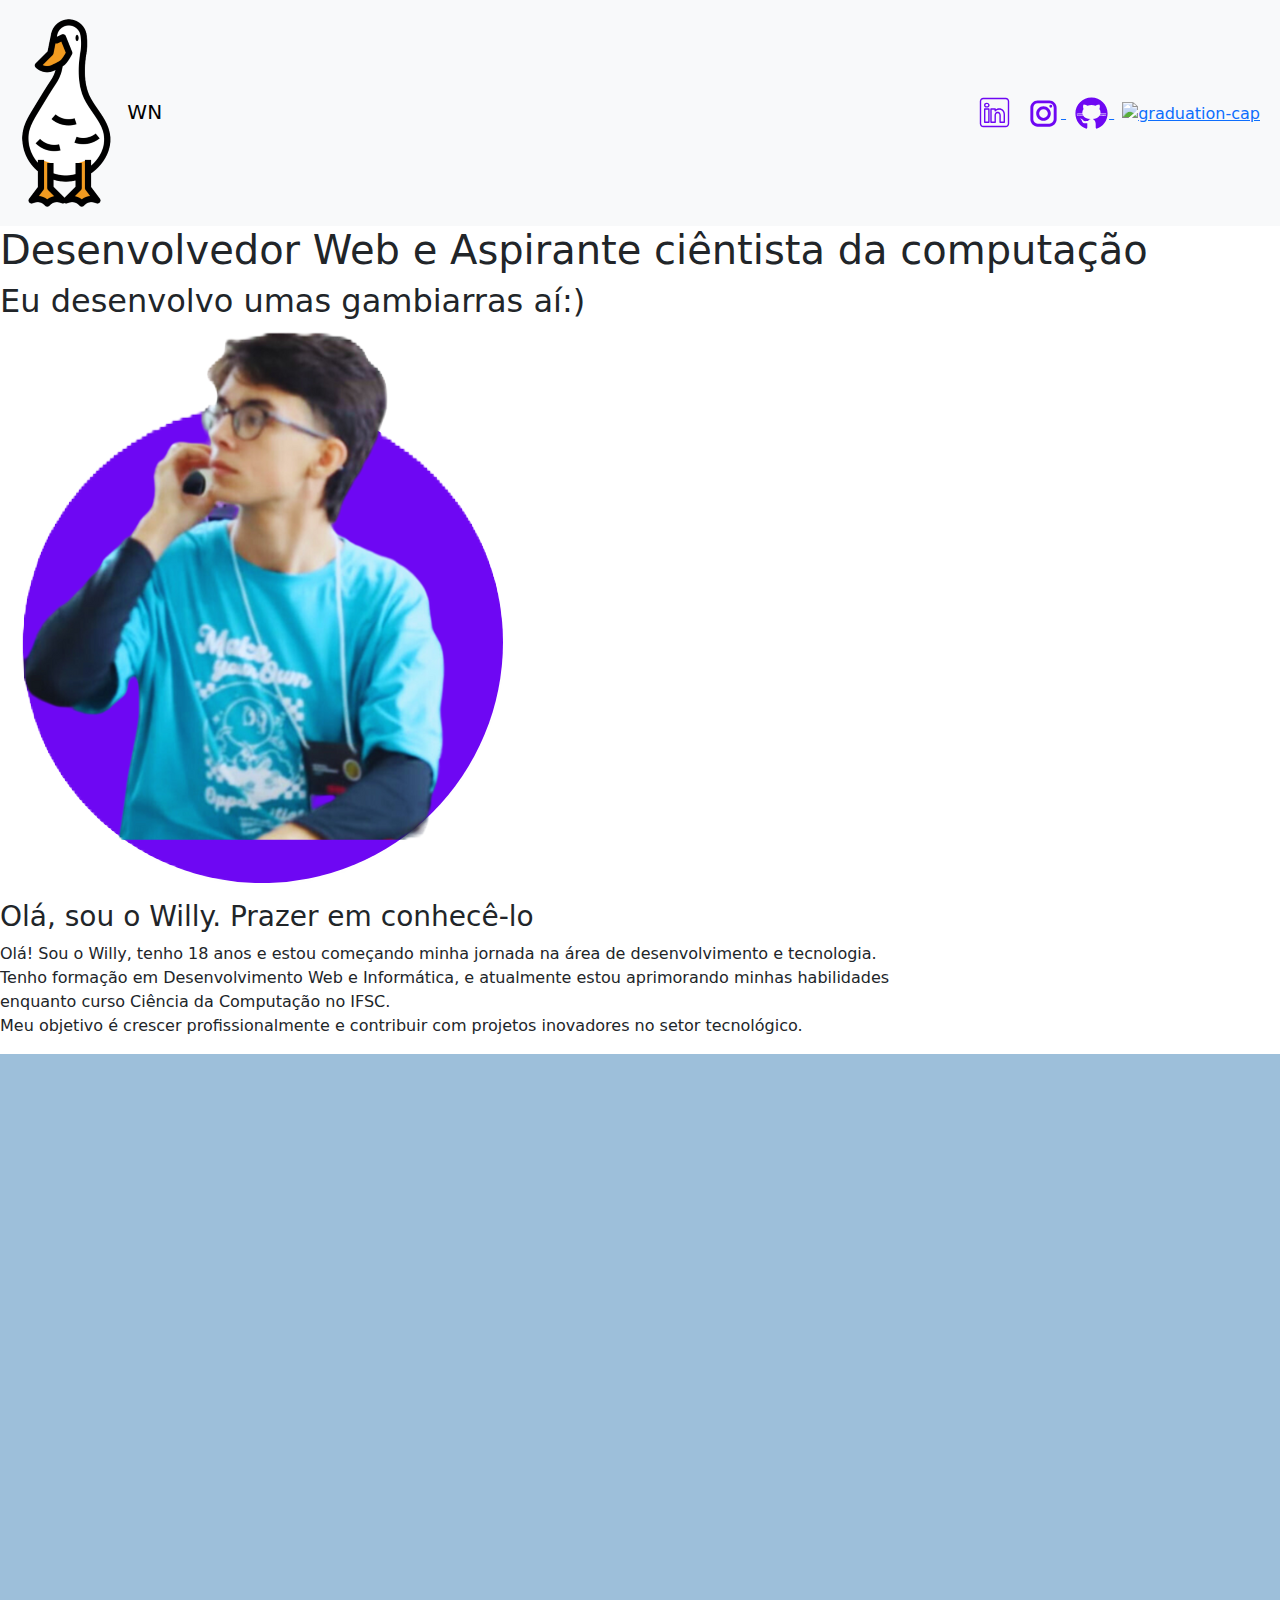
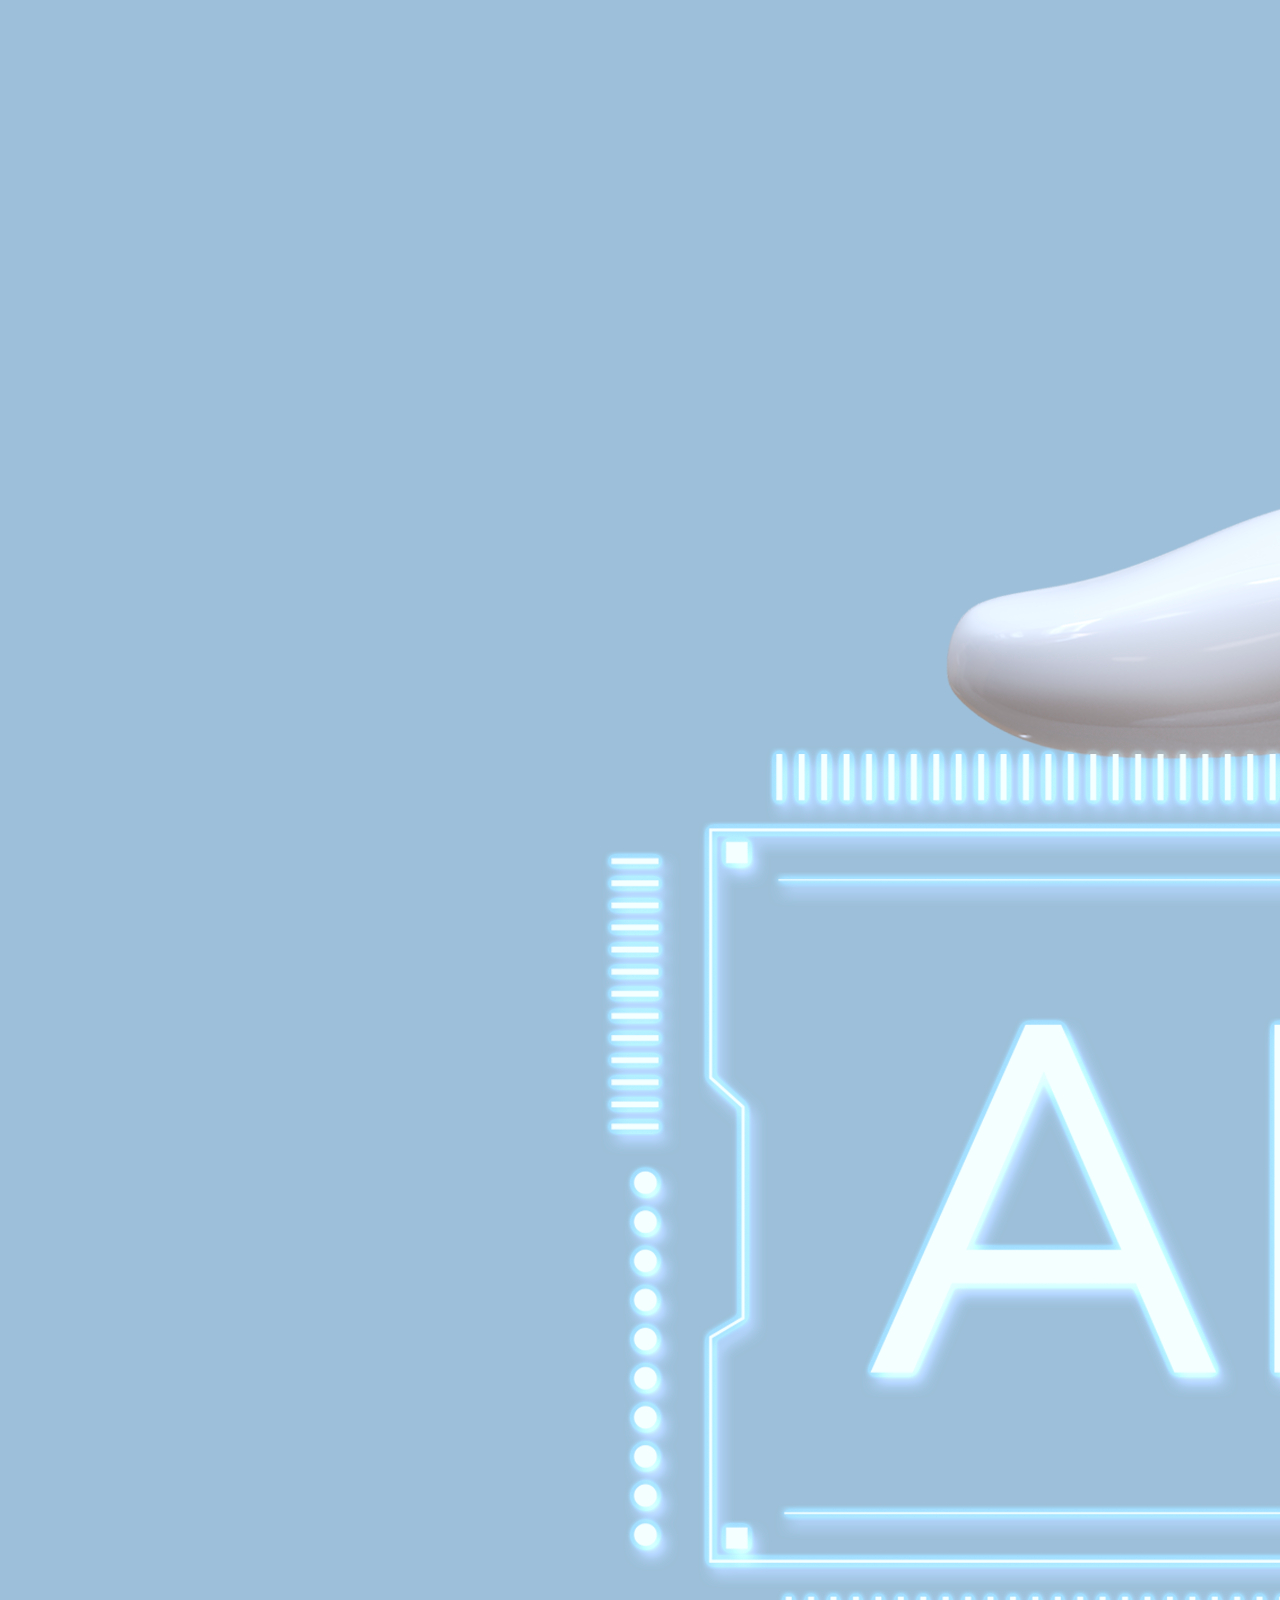
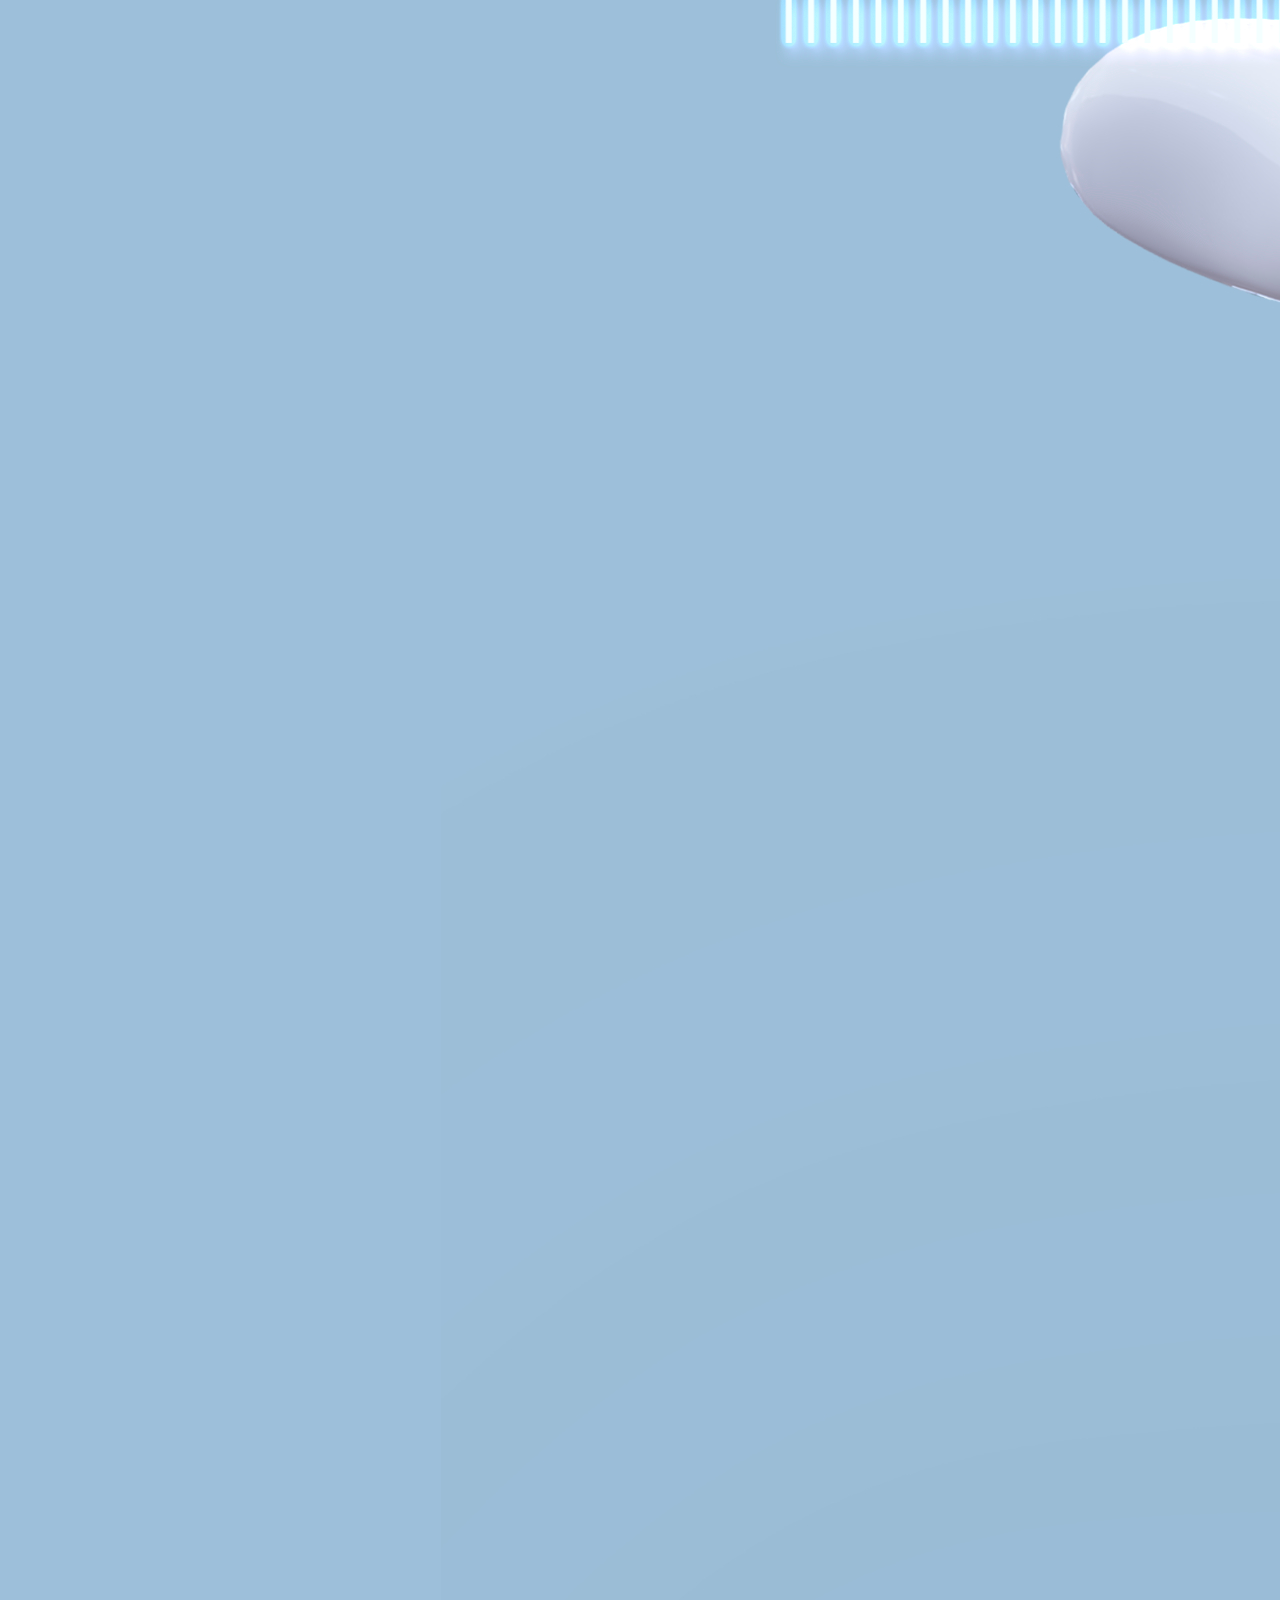
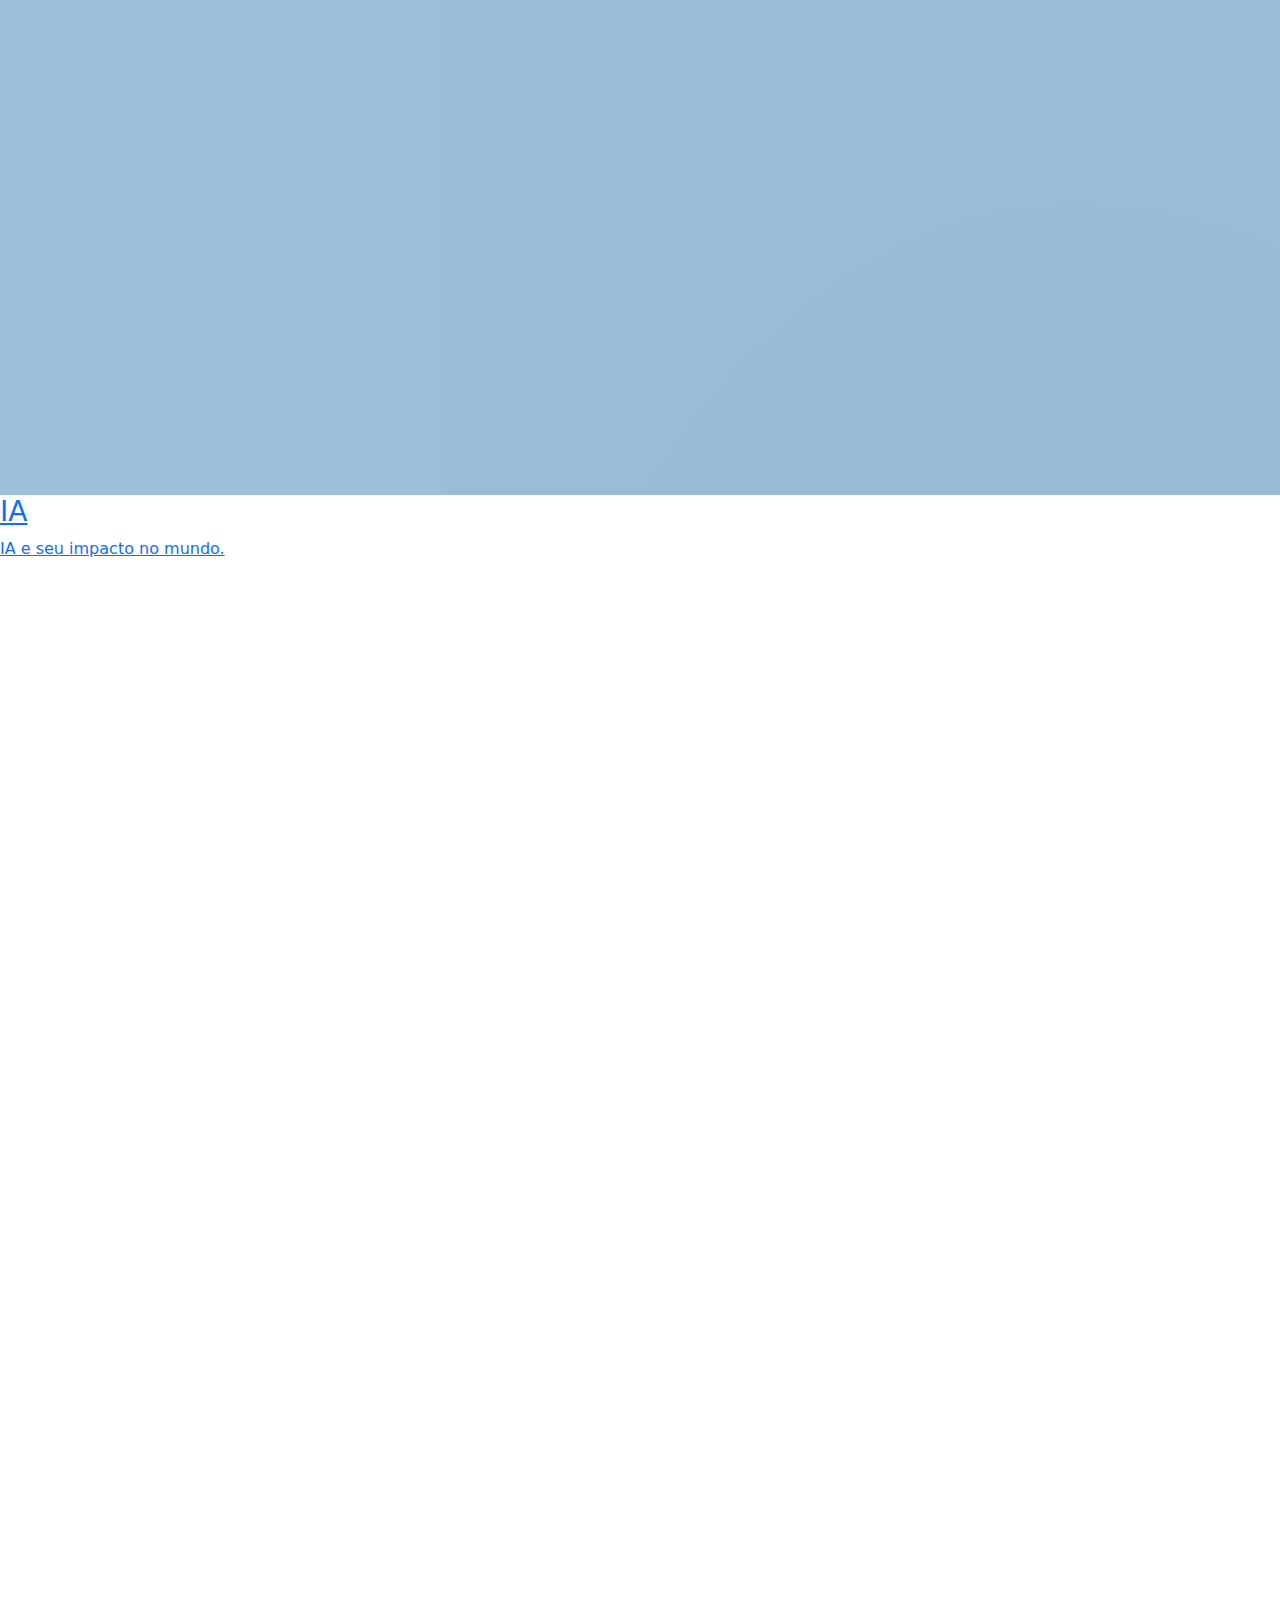
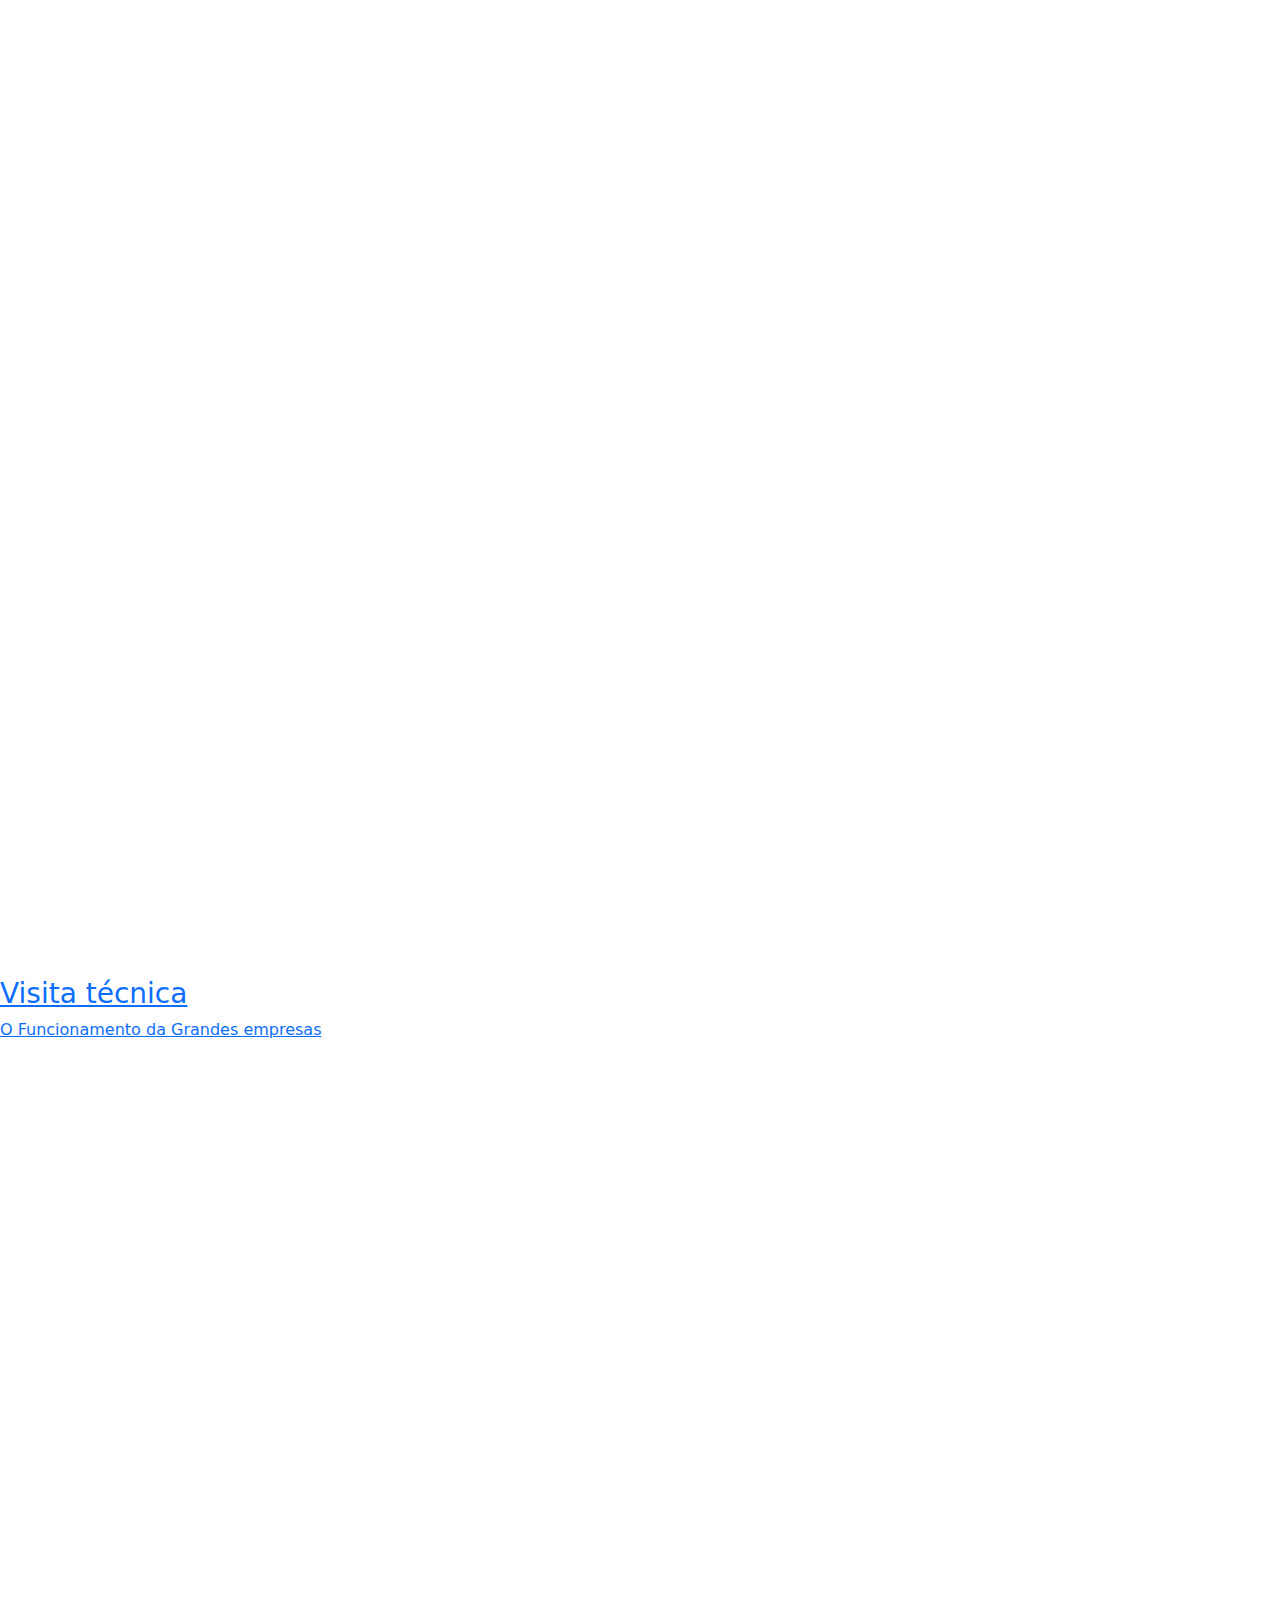
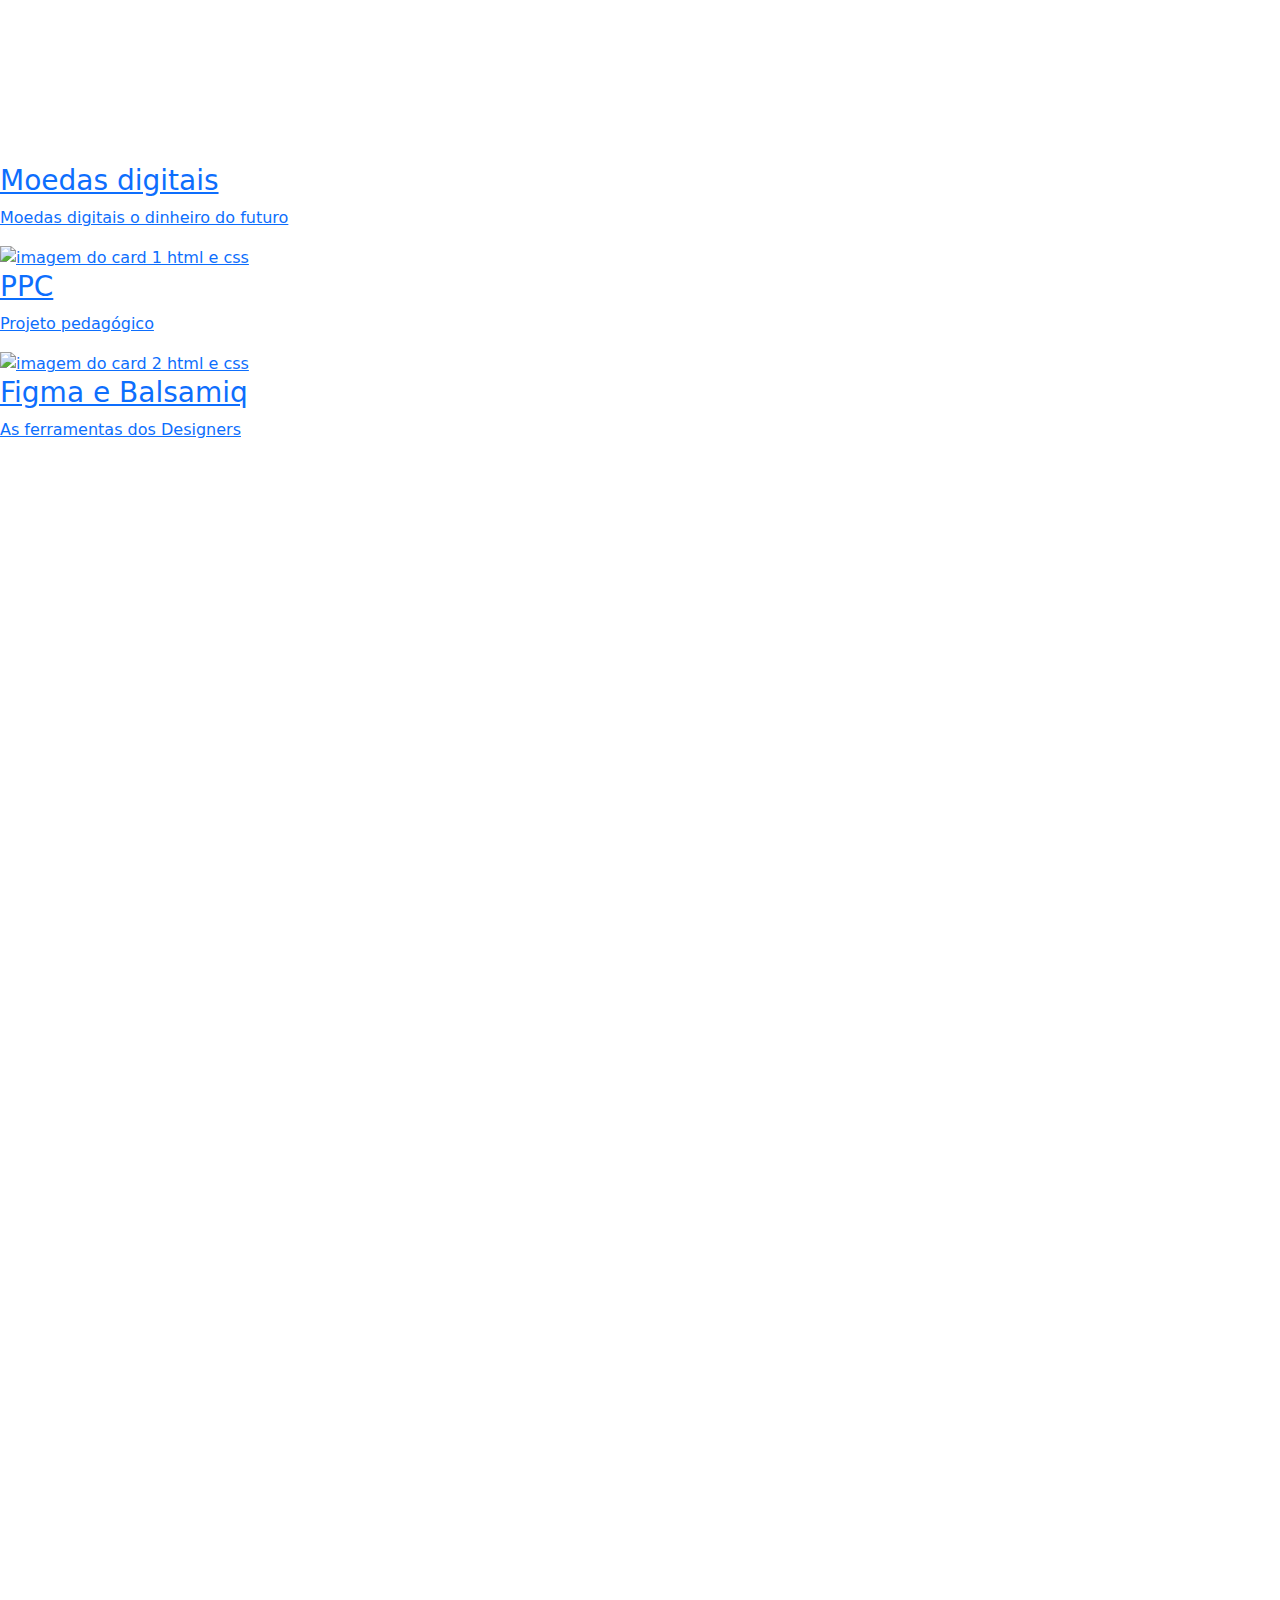
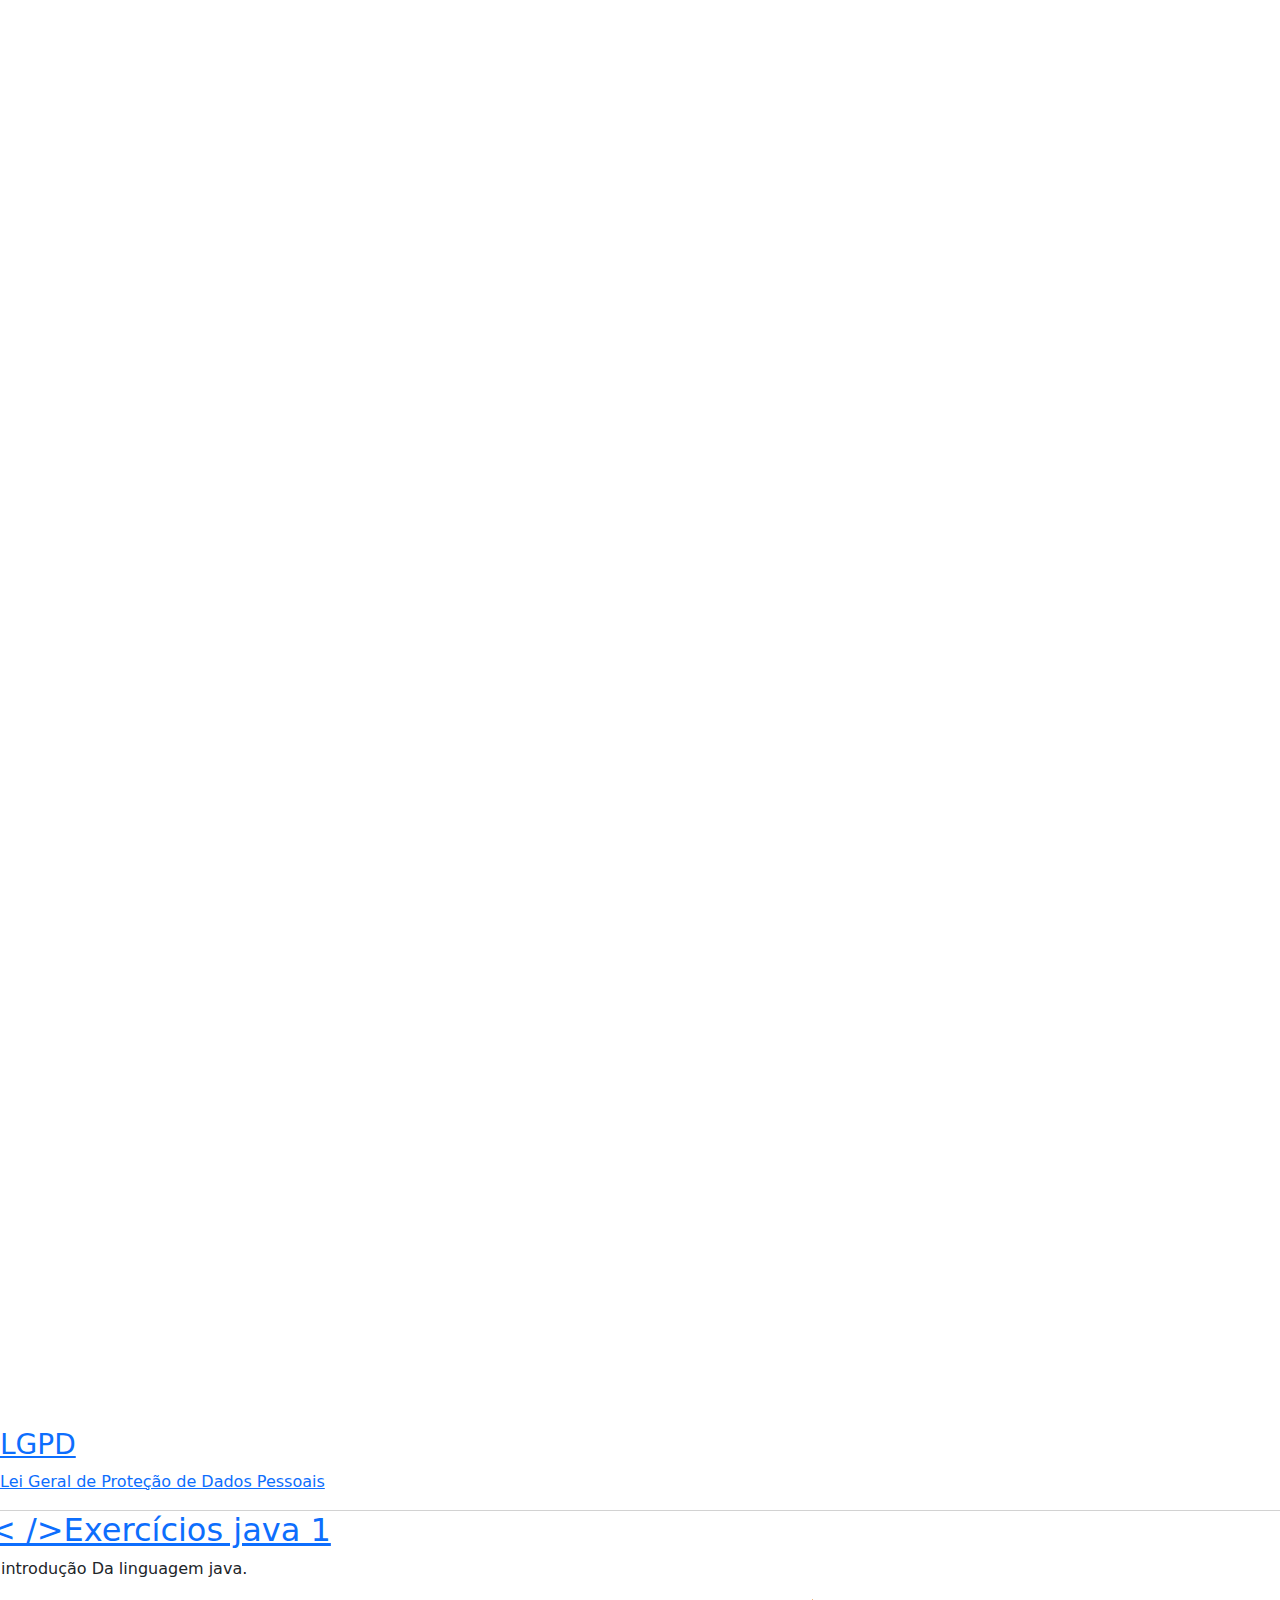
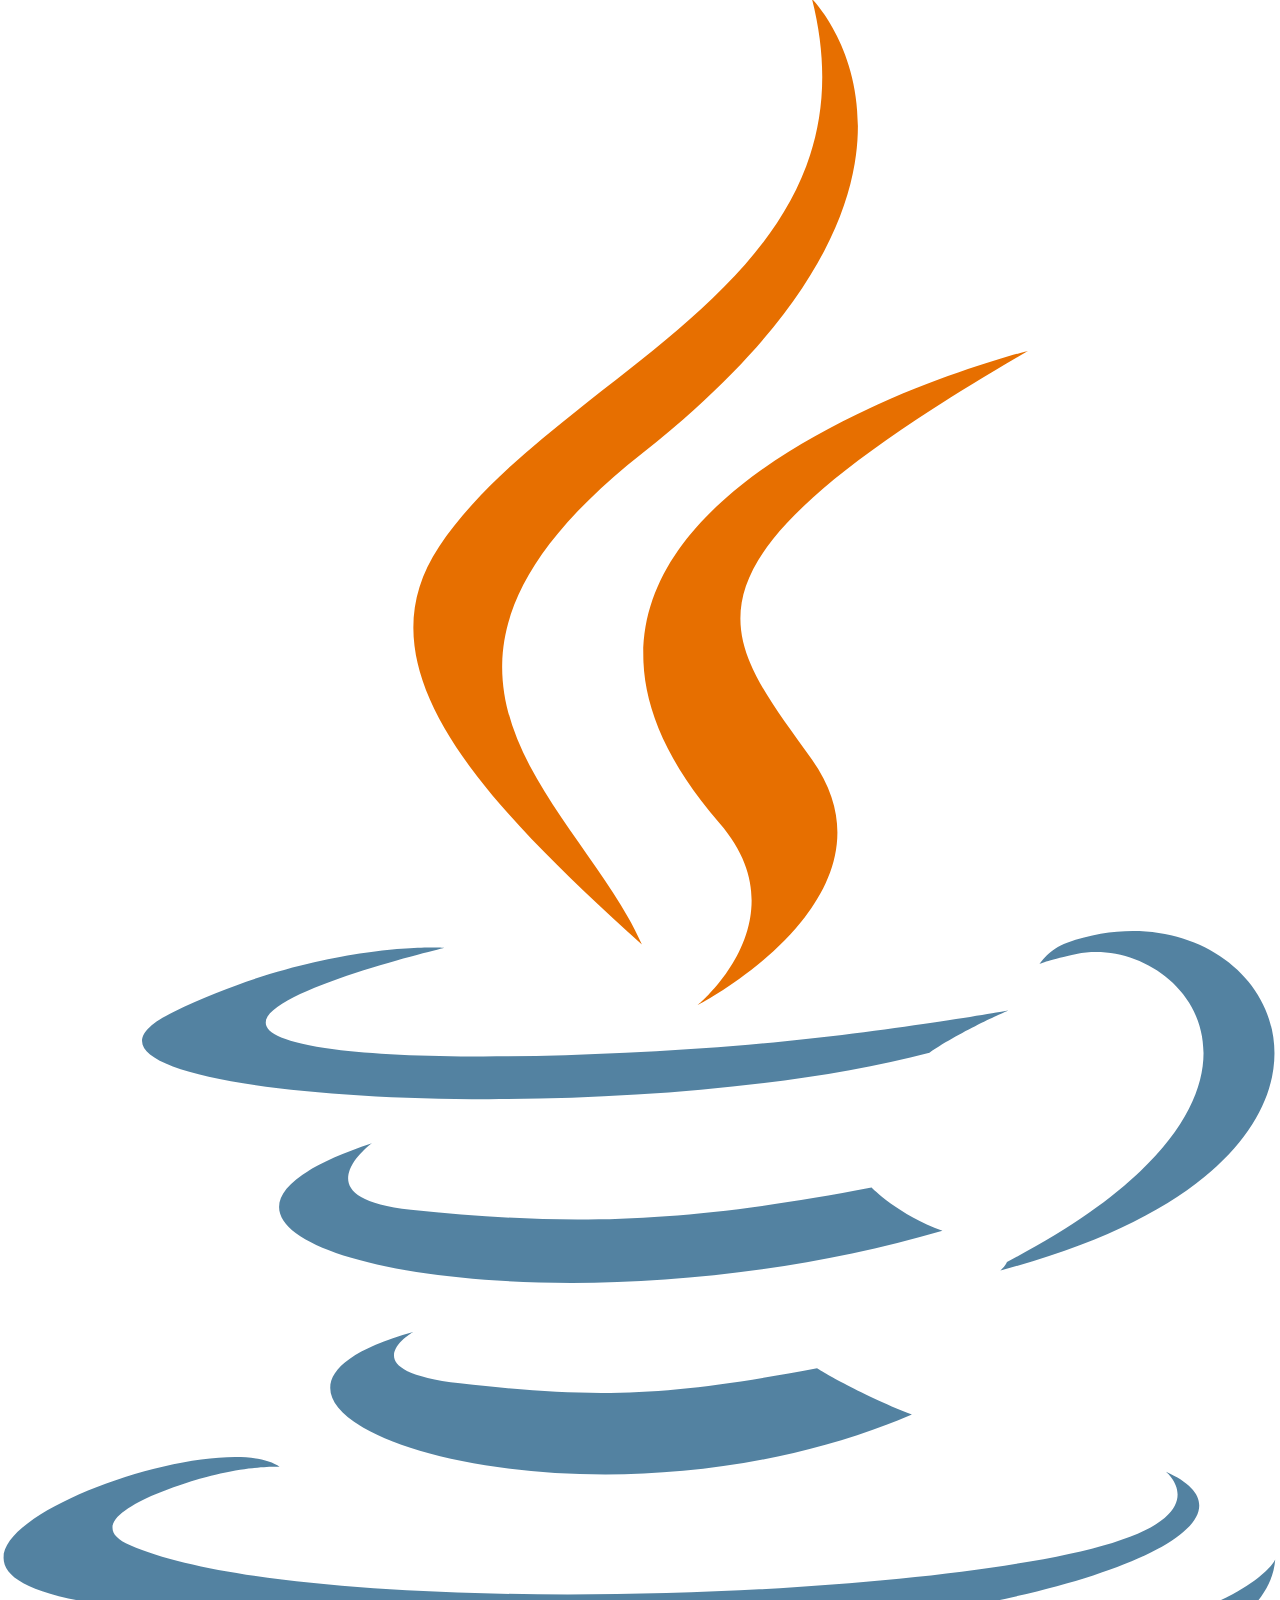
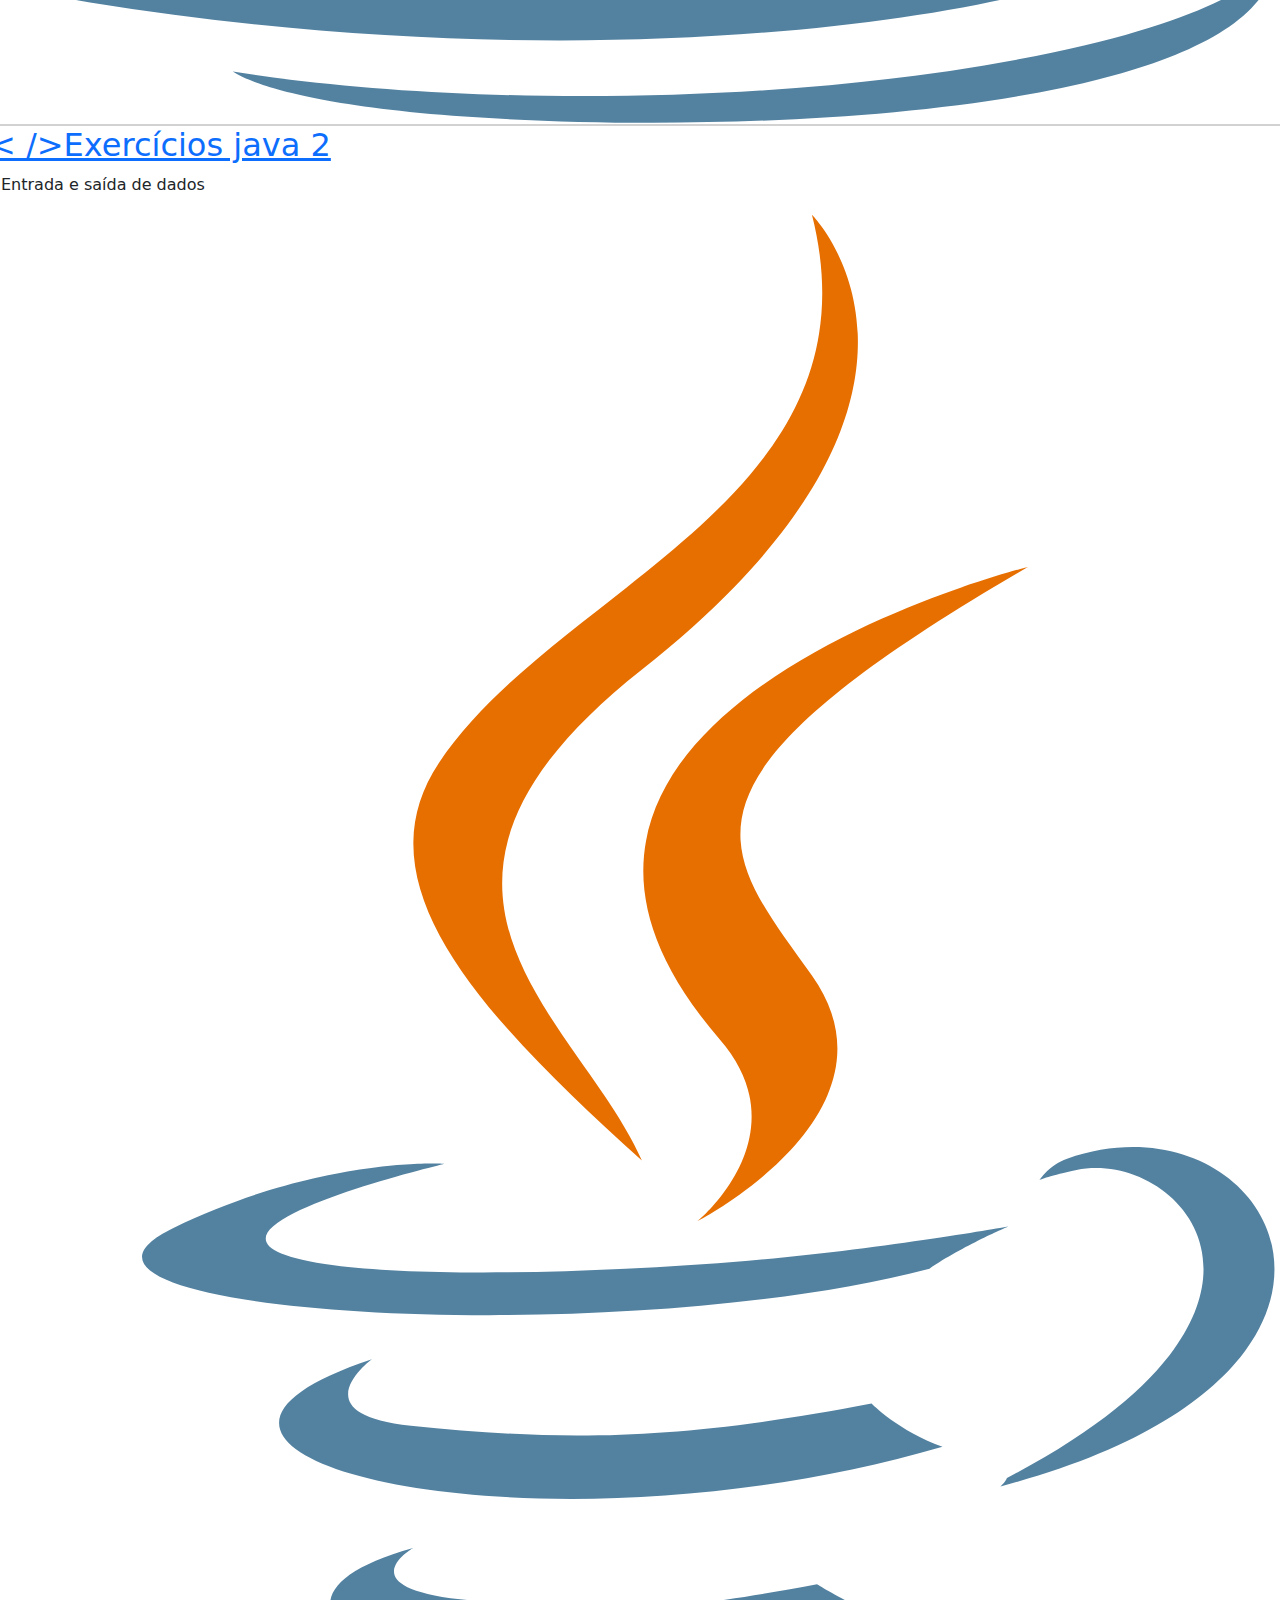
==== index.html @ b0976592 "Add files via upload" ====
<!DOCTYPE html>
<html lang="pt-br">

<head>
    <meta charset="UTF-8">
    <meta name="viewport" content="width=device-width, initial-scale=1.0">
    <title>Computação e Sociedade - IFSC - Câmpus Lages</title>
    <link href="https://cdn.jsdelivr.net/npm/bootstrap@5.3.3/dist/css/bootstrap.min.css" rel="stylesheet"
        integrity="sha384-QWTKZyjpPEjISv5WaRU9OFeRpok6YctnYmDr5pNlyT2bRjXh0JMhjY6hW+ALEwIH" crossorigin="anonymous">
    <script src="https://cdn.jsdelivr.net/npm/bootstrap@5.3.3/dist/js/bootstrap.bundle.min.js"
        integrity="sha384-YvpcrYf0tY3lHB60NNkmXc5s9fDVZLESaAA55NDzOxhy9GkcIdslK1eN7N6jIeHz"
        crossorigin="anonymous"></script>
    <script src="https://cdn.jsdelivr.net/npm/bootstrap@5.2.3/dist/js/bootstrap.bundle.min.js"
        integrity="sha384-kenU1KFdBIe4zVF0s0G1M5b4hcpxyD9F7jL+jjXkk+Q2h455rYXK/7HAuoJl+0I4"
        crossorigin="anonymous"></script>
    <link rel="shortcut icon" href="./favicon.ico" type="image/x-icon">
    <link rel="stylesheet" href="style.min.css">
    <link href="https://fonts.cdnfonts.com/css/eurostile-extended" rel="stylesheet">
</head>
<link href="https://fonts.cdnfonts.com/css/europa-title" rel="stylesheet">

<body>

    <nav class="navbar navbar-light bg-light">
        <div class="container-fluid d-flex justify-content-start">
            <a class="navbar-brand me-4" href="#">
                <img class="icon-navbar" src="img/iconNavbar.png" alt="" class="d-inline-block align-text-top">
                WN
            </a>
            <div class="social ms-auto ms-lg-90 ms-md-90 ms-sm-90">
                <a class="navbar-brand me-2" href="https://www.linkedin.com/in/willy-nelson-pedroso/">
                    <svg xmlns="http://www.w3.org/2000/svg" x="0px" y="0px" width="35" height="35" viewBox="0 0 50 50"
                        style="fill:#6e07f3;">
                        <path
                            d="M 9 4 C 6.2504839 4 4 6.2504839 4 9 L 4 41 C 4 43.749516 6.2504839 46 9 46 L 41 46 C 43.749516 46 46 43.749516 46 41 L 46 9 C 46 6.2504839 43.749516 4 41 4 L 9 4 z M 9 6 L 41 6 C 42.668484 6 44 7.3315161 44 9 L 44 41 C 44 42.668484 42.668484 44 41 44 L 9 44 C 7.3315161 44 6 42.668484 6 41 L 6 9 C 6 7.3315161 7.3315161 6 9 6 z M 14 11.011719 C 12.904779 11.011719 11.919219 11.339079 11.189453 11.953125 C 10.459687 12.567171 10.011719 13.484511 10.011719 14.466797 C 10.011719 16.333977 11.631285 17.789609 13.691406 17.933594 A 0.98809878 0.98809878 0 0 0 13.695312 17.935547 A 0.98809878 0.98809878 0 0 0 14 17.988281 C 16.27301 17.988281 17.988281 16.396083 17.988281 14.466797 A 0.98809878 0.98809878 0 0 0 17.986328 14.414062 C 17.884577 12.513831 16.190443 11.011719 14 11.011719 z M 14 12.988281 C 15.392231 12.988281 15.94197 13.610038 16.001953 14.492188 C 15.989803 15.348434 15.460091 16.011719 14 16.011719 C 12.614594 16.011719 11.988281 15.302225 11.988281 14.466797 C 11.988281 14.049083 12.140703 13.734298 12.460938 13.464844 C 12.78117 13.19539 13.295221 12.988281 14 12.988281 z M 11 19 A 1.0001 1.0001 0 0 0 10 20 L 10 39 A 1.0001 1.0001 0 0 0 11 40 L 17 40 A 1.0001 1.0001 0 0 0 18 39 L 18 33.134766 L 18 20 A 1.0001 1.0001 0 0 0 17 19 L 11 19 z M 20 19 A 1.0001 1.0001 0 0 0 19 20 L 19 39 A 1.0001 1.0001 0 0 0 20 40 L 26 40 A 1.0001 1.0001 0 0 0 27 39 L 27 29 C 27 28.170333 27.226394 27.345035 27.625 26.804688 C 28.023606 26.264339 28.526466 25.940057 29.482422 25.957031 C 30.468166 25.973981 30.989999 26.311669 31.384766 26.841797 C 31.779532 27.371924 32 28.166667 32 29 L 32 39 A 1.0001 1.0001 0 0 0 33 40 L 39 40 A 1.0001 1.0001 0 0 0 40 39 L 40 28.261719 C 40 25.300181 39.122788 22.95433 37.619141 21.367188 C 36.115493 19.780044 34.024172 19 31.8125 19 C 29.710483 19 28.110853 19.704889 27 20.423828 L 27 20 A 1.0001 1.0001 0 0 0 26 19 L 20 19 z M 12 21 L 16 21 L 16 33.134766 L 16 38 L 12 38 L 12 21 z M 21 21 L 25 21 L 25 22.560547 A 1.0001 1.0001 0 0 0 26.798828 23.162109 C 26.798828 23.162109 28.369194 21 31.8125 21 C 33.565828 21 35.069366 21.582581 36.167969 22.742188 C 37.266572 23.901794 38 25.688257 38 28.261719 L 38 38 L 34 38 L 34 29 C 34 27.833333 33.720468 26.627107 32.990234 25.646484 C 32.260001 24.665862 31.031834 23.983076 29.517578 23.957031 C 27.995534 23.930001 26.747519 24.626988 26.015625 25.619141 C 25.283731 26.611293 25 27.829667 25 29 L 25 38 L 21 38 L 21 21 z">
                        </path>
                    </svg>
                </a>
                <a class="me-2" href="https://www.instagram.com/_willy_n/">
                    <svg xmlns="http://www.w3.org/2000/svg" x="0px" y="0px" width="35" height="35" viewBox="0 0 24 24"
                        style="fill:#6e07f3;">
                        <path
                            d="M 8 3 C 5.243 3 3 5.243 3 8 L 3 16 C 3 18.757 5.243 21 8 21 L 16 21 C 18.757 21 21 18.757 21 16 L 21 8 C 21 5.243 18.757 3 16 3 L 8 3 z M 8 5 L 16 5 C 17.654 5 19 6.346 19 8 L 19 16 C 19 17.654 17.654 19 16 19 L 8 19 C 6.346 19 5 17.654 5 16 L 5 8 C 5 6.346 6.346 5 8 5 z M 17 6 A 1 1 0 0 0 16 7 A 1 1 0 0 0 17 8 A 1 1 0 0 0 18 7 A 1 1 0 0 0 17 6 z M 12 7 C 9.243 7 7 9.243 7 12 C 7 14.757 9.243 17 12 17 C 14.757 17 17 14.757 17 12 C 17 9.243 14.757 7 12 7 z M 12 9 C 13.654 9 15 10.346 15 12 C 15 13.654 13.654 15 12 15 C 10.346 15 9 13.654 9 12 C 9 10.346 10.346 9 12 9 z">
                        </path>
                    </svg>
                </a>
                <a class="me-2" href="https://github.com/Willy-Nelson2">
                    <svg xmlns="http://www.w3.org/2000/svg" x="0px" y="0px" width="35" height="35" viewBox="0 0 50 50"
                        style="fill:#6e07f3;">
                        <path
                            d="M17.791,46.836C18.502,46.53,19,45.823,19,45v-5.4c0-0.197,0.016-0.402,0.041-0.61C19.027,38.994,19.014,38.997,19,39 c0,0-3,0-3.6,0c-1.5,0-2.8-0.6-3.4-1.8c-0.7-1.3-1-3.5-2.8-4.7C8.9,32.3,9.1,32,9.7,32c0.6,0.1,1.9,0.9,2.7,2c0.9,1.1,1.8,2,3.4,2 c2.487,0,3.82-0.125,4.622-0.555C21.356,34.056,22.649,33,24,33v-0.025c-5.668-0.182-9.289-2.066-10.975-4.975 c-3.665,0.042-6.856,0.405-8.677,0.707c-0.058-0.327-0.108-0.656-0.151-0.987c1.797-0.296,4.843-0.647,8.345-0.714 c-0.112-0.276-0.209-0.559-0.291-0.849c-3.511-0.178-6.541-0.039-8.187,0.097c-0.02-0.332-0.047-0.663-0.051-0.999 c1.649-0.135,4.597-0.27,8.018-0.111c-0.079-0.5-0.13-1.011-0.13-1.543c0-1.7,0.6-3.5,1.7-5c-0.5-1.7-1.2-5.3,0.2-6.6 c2.7,0,4.6,1.3,5.5,2.1C21,13.4,22.9,13,25,13s4,0.4,5.6,1.1c0.9-0.8,2.8-2.1,5.5-2.1c1.5,1.4,0.7,5,0.2,6.6c1.1,1.5,1.7,3.2,1.6,5 c0,0.484-0.045,0.951-0.11,1.409c3.499-0.172,6.527-0.034,8.204,0.102c-0.002,0.337-0.033,0.666-0.051,0.999 c-1.671-0.138-4.775-0.28-8.359-0.089c-0.089,0.336-0.197,0.663-0.325,0.98c3.546,0.046,6.665,0.389,8.548,0.689 c-0.043,0.332-0.093,0.661-0.151,0.987c-1.912-0.306-5.171-0.664-8.879-0.682C35.112,30.873,31.557,32.75,26,32.969V33 c2.6,0,5,3.9,5,6.6V45c0,0.823,0.498,1.53,1.209,1.836C41.37,43.804,48,35.164,48,25C48,12.318,37.683,2,25,2S2,12.318,2,25 C2,35.164,8.63,43.804,17.791,46.836z">
                        </path>
                    </svg>
                </a>
                <a class="me-2" href="Pagina-IA/">
                    <img width="45" height="45" src="https://img.icons8.com/metro/52/6e07f3/graduation-cap.png"
                        alt="graduation-cap" />
                </a>
            </div>
        </div>
    </nav>


    <section class="section-1">
        <div class="title">
            <h1>Desenvolvedor Web e Aspirante ciêntista da computação</h1>
            <h2>Eu desenvolvo umas gambiarras aí:)</h2>
        </div>
        <img class="img-perfil" src="img/perfil1.png" alt="">
    </section>
    <!-- <img src="garnet.png" alt="" class="floating-img"> -->
    <section class="section-2">
        <h3>Olá, sou o Willy. Prazer em conhecê-lo</h3>
        <p>Olá! Sou o Willy, tenho 18 anos e estou começando minha jornada na área de desenvolvimento e tecnologia.
            <br>
            Tenho formação em Desenvolvimento Web e Informática, e atualmente estou aprimorando minhas habilidades
            <br>
            enquanto curso Ciência da Computação no IFSC. <br>
            Meu objetivo é crescer profissionalmente e contribuir com
            projetos inovadores no setor tecnológico.
        </p>
    </section>


    <div class="secao4" id="sobre">
        <div class="secao4-div">
            <!-- Card 1 -->
            <a href="./Pagina-IA/" class="secao4-div-card">
                <img decoding="async" src="img/cards/IA.jpg" alt="imagem do card 1 html e css">
                <h3>IA</h3>
                <p>IA e seu impacto no mundo.</p>
            </a>

            <!-- Card 2 -->
            <a href="./Pagina-VisitaTecnica/" class="secao4-div-card">
                <img decoding="async" src="img/cards/visita.jpg" alt="imagem do card 2 html e css">
                <h3>Visita técnica</h3>
                <p>O Funcionamento da Grandes empresas</p>
            </a>

            <!-- Card 3 -->
            <a href="./Pagina-MoedasDigitais/" class="secao4-div-card">
                <img decoding="async" src="img/cards/bitcoin.jpg" alt="imagem do card 3 html e css">
                <h3>Moedas digitais</h3>
                <p>Moedas digitais o dinheiro do futuro</p>
            </a>

            <!-- Card 1 -->
            <a href="./Pagina-PPC/" class="secao4-div-card">
                <img decoding="async" src="img/cards/ppc.jpg" alt="imagem do card 1 html e css">
                <h3>PPC</h3>
                <p>Projeto pedagógico</p>
            </a>

            <!-- Card 2 -->
            <a href="./Pagina-PrototipacaoInterfaces/" class="secao4-div-card">
                <img decoding="async" src="img/cards/Figma.jpg" alt="imagem do card 2 html e css">
                <h3>Figma e Balsamiq</h3>
                <p>As ferramentas dos Designers</p>
            </a>

            <!-- Card 3 -->
            <a href="./Pagina-LGPD/" class="secao4-div-card">
                <img decoding="async" src="img/cards/lgpd.jpg" alt="imagem do card 3 html e css">
                <h3>LGPD</h3>
                <p>Lei Geral de Proteção de Dados Pessoais</p>
            </a>
        </div>
    </div>

    <section class="section-2 parallax">

        <div class="row">

            <div class="card purple">
                <h2>
                    <a href="./Pagina-Lista1/" class="row">
                        < />Exercícios java 1
                    </a>
                </h2>
                <p>introdução Da linguagem java.</p>
                <img class="image" src="img/cards/java-seeklogo.svg" alt="" />

            </div>


            <div class="card purple">

                <h2>
                    <a href="./Pagina-Lista2/" class="row">
                        < />Exercícios java 2
                    </a>
                </h2>
                <p>Entrada e saída de dados</p>
                <img class="image" src="img/cards/java-seeklogo.svg" alt="" />

            </div>

            <div class="card purple">
                <h2>
                    <a href="./Pagina-Lista3/" class="row">
                        < />Exercícios java 3
                    </a>
                </h2>
                <p>Estruturas de condição IF e ELSE</p>
                <img class="image" src="img/cards/java-seeklogo.svg" alt="" />
            </div>

            <div class="card purple">

                <h2>
                    <a href="./Pagina-Lista4/" class="row">
                        < />Exercícios java 4
                    </a>
                </h2>
                <p>Estruturas de condição Switch Case</p>
                <img class="image" src="img/cards/java-seeklogo.svg" alt="" />

            </div>


            <div class="card purple">

                <h2>
                    <a href="./Pagina-Lista1/" class="row">
                        < />Exercícios java 5
                    </a>
                </h2>
                <p>Estruturas de repetição FOR e WHILE</p>
                <img class="image" src="img/cards/java-seeklogo.svg" alt="" />

            </div>


        </div>
    </section>

    <section class="section-1"> </section>
    <footer>
        <div class="container">
            <div class="contact-info">
                <h2>Entre em Contato</h2>
                <p>Veja nossa localização:</p>
                <div class="map-container">
                    <iframe
                        src="https://www.google.com/maps/embed?pb=!1m18!1m12!1m3!1d3528.04483704588!2d-50.34614238485918!3d-27.839157482737505!2m3!1f0!2f0!3f0!3m2!1i1024!2i768!4f13.1!3m3!1m2!1s0x94e01f63cc3c1555%3A0x8394abd89c989fba!2sR.%20Pedro%20Borges%20-%20Santa%20Catarina%2C%20Lages%20-%20SC%2C%2088512-347!5e0!3m2!1spt-BR!2sbr!4v1670205026006!5m2!1spt-BR!2sbr"
                        width="100%" height="100%" style="border:0;" allowfullscreen="" loading="lazy"></iframe>
                </div>
            </div>

            <form action="https://formsubmit.co/willynelson5066@gmail.com" method="POST" class="contact-form">
                <h2>Entre em Contato</h2>
                <label for="name">Nome:</label>
                <input type="text" id="name" name="name" placeholder="Seu nome" required>

                <label for="email">E-mail:</label>
                <input type="email" id="email" name="email" placeholder="Seu e-mail" required>

                <label for="message">Mensagem:</label>
                <textarea id="message" name="message" rows="4" placeholder="Sua mensagem" required></textarea>

                <input type="hidden" name="_captcha" value="false">
                <input type="hidden" name="_next" value="http://seusite.com/obrigado.html">

                <button type="submit">Enviar</button>
            </form>
        </div>
    </footer>



    </div>
</body>

</html>
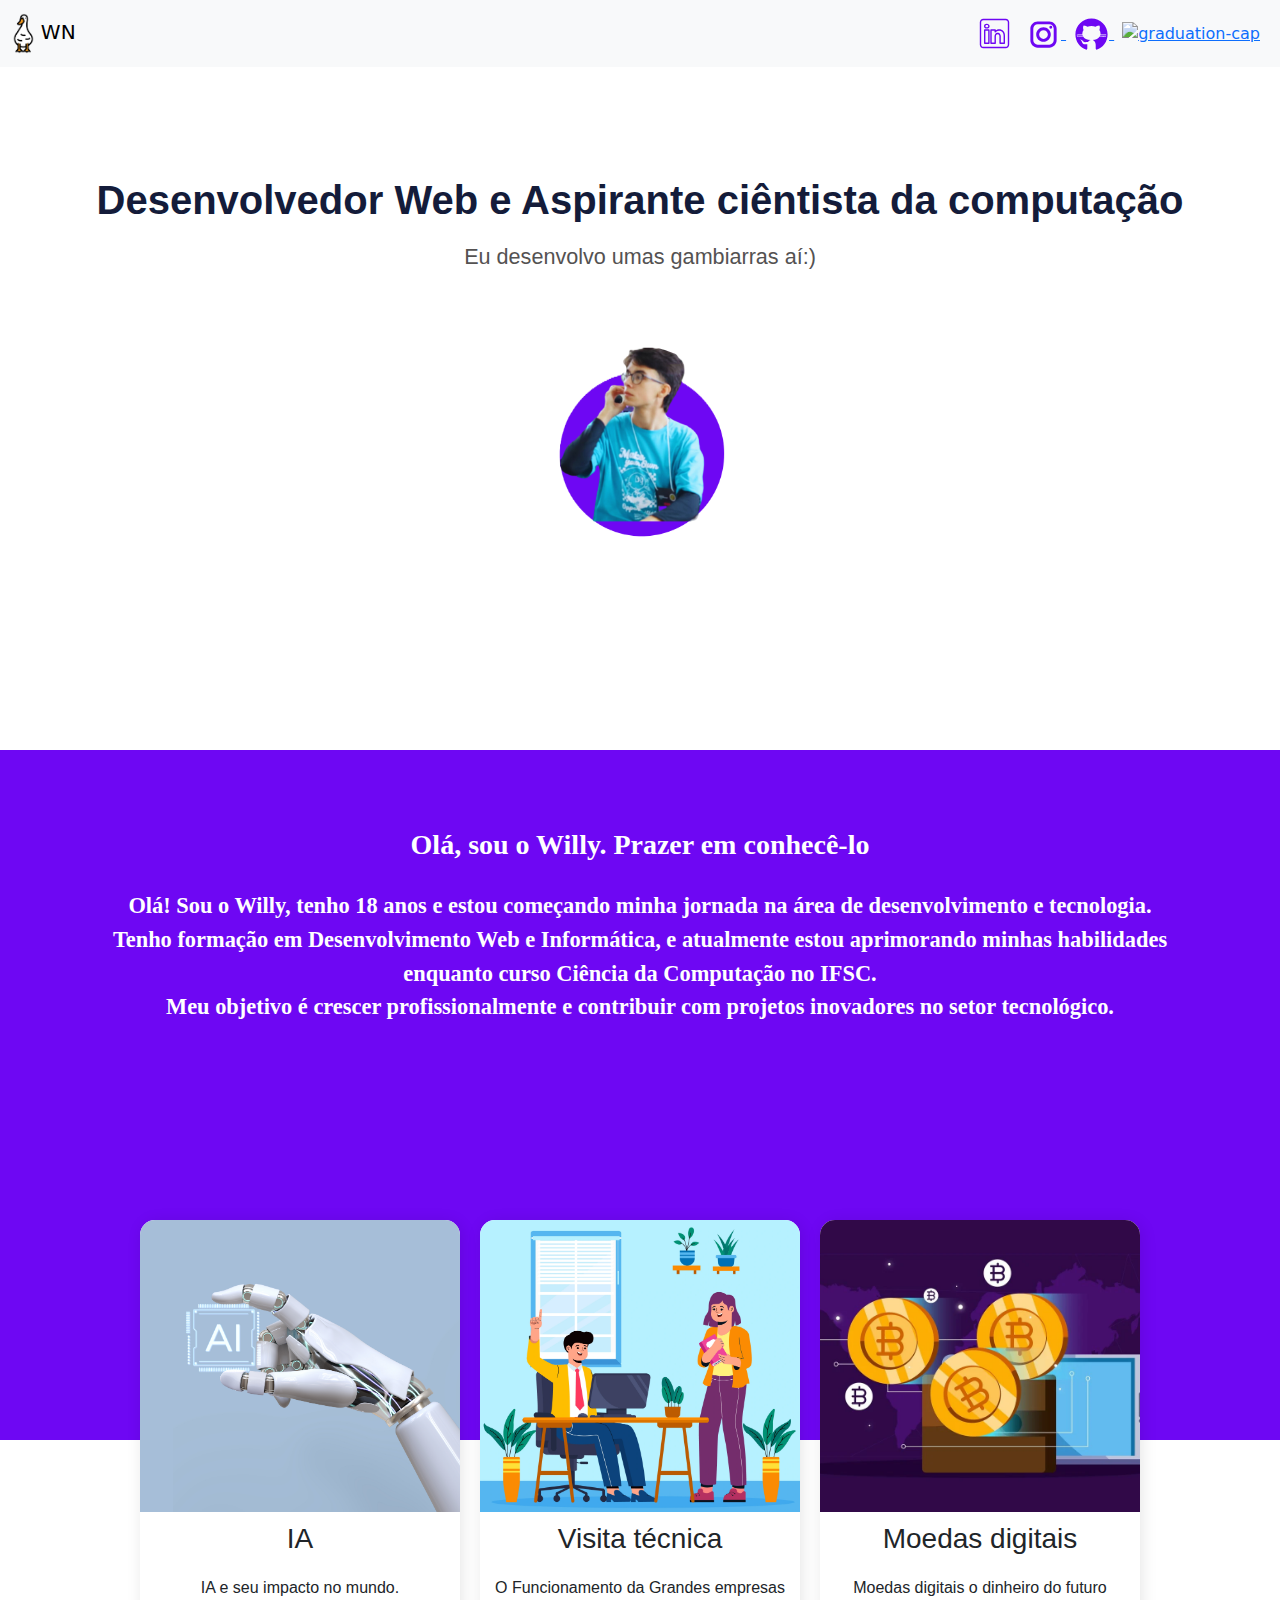
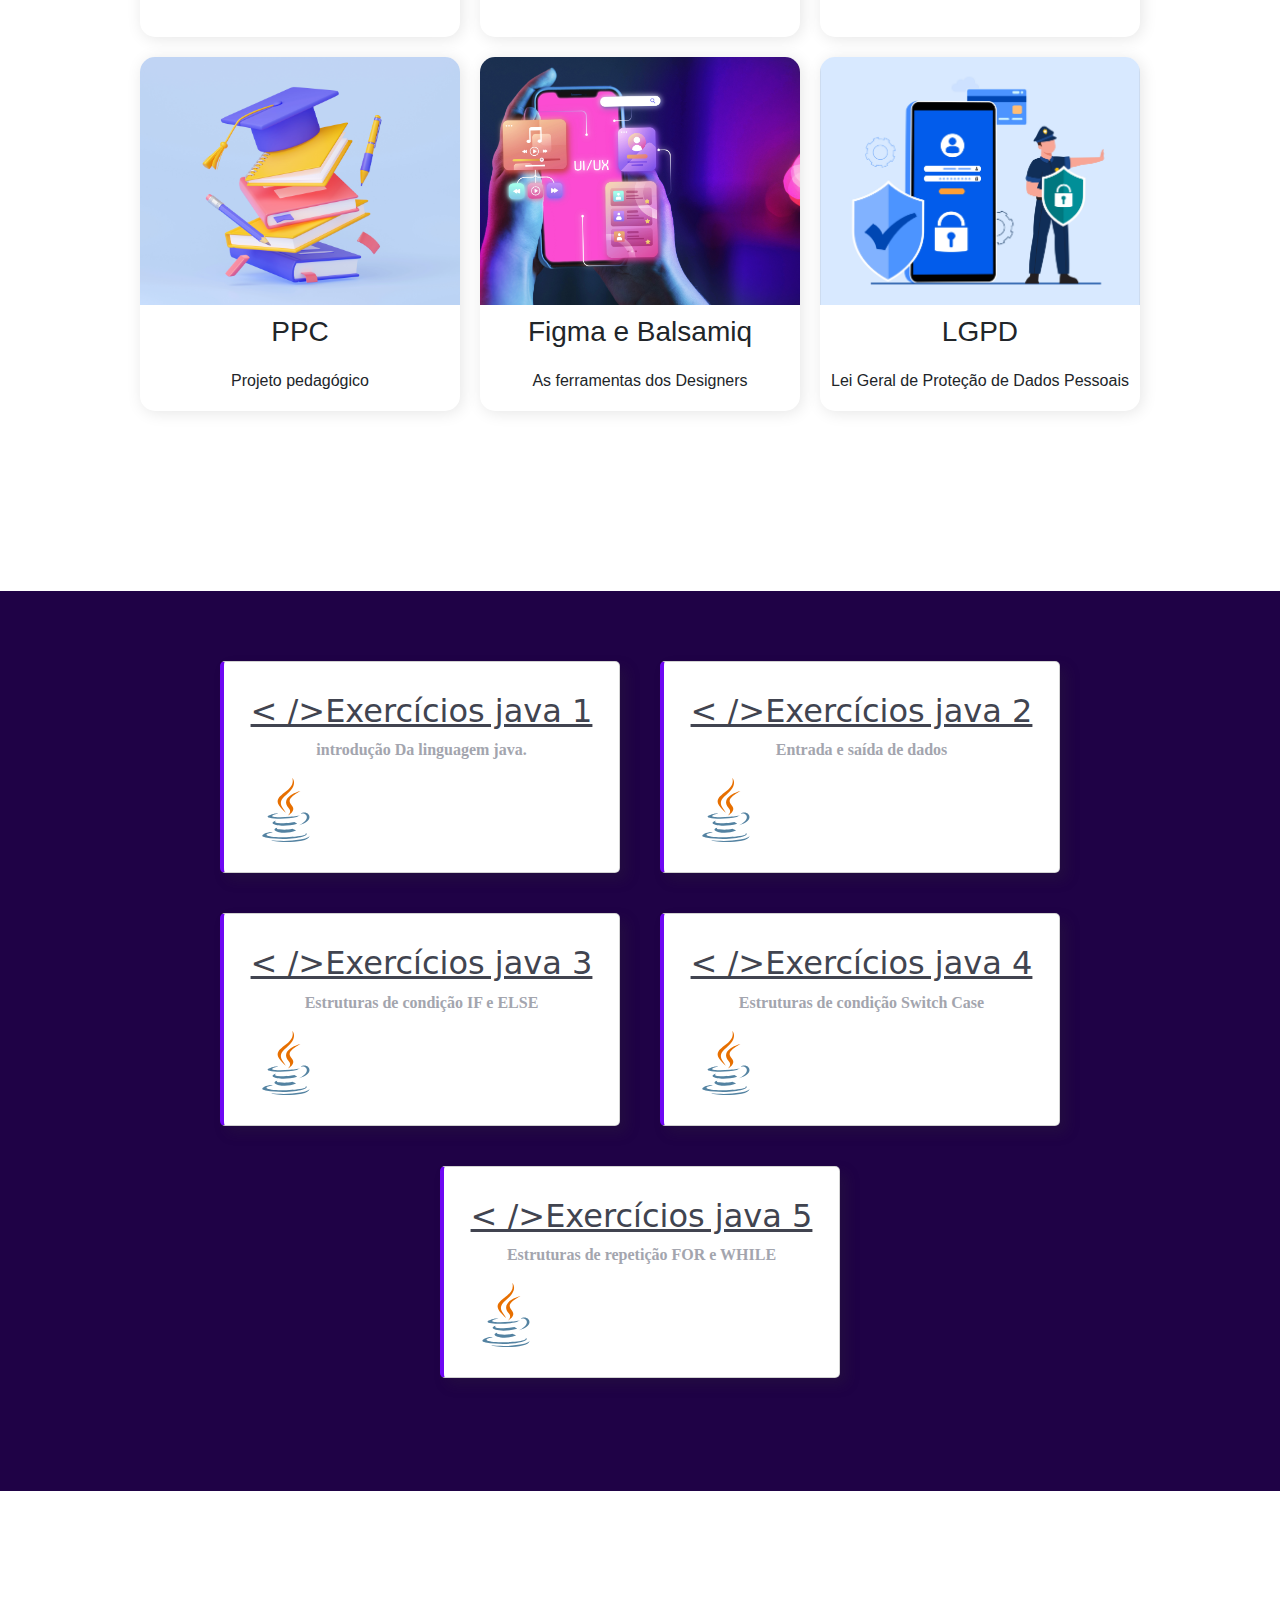
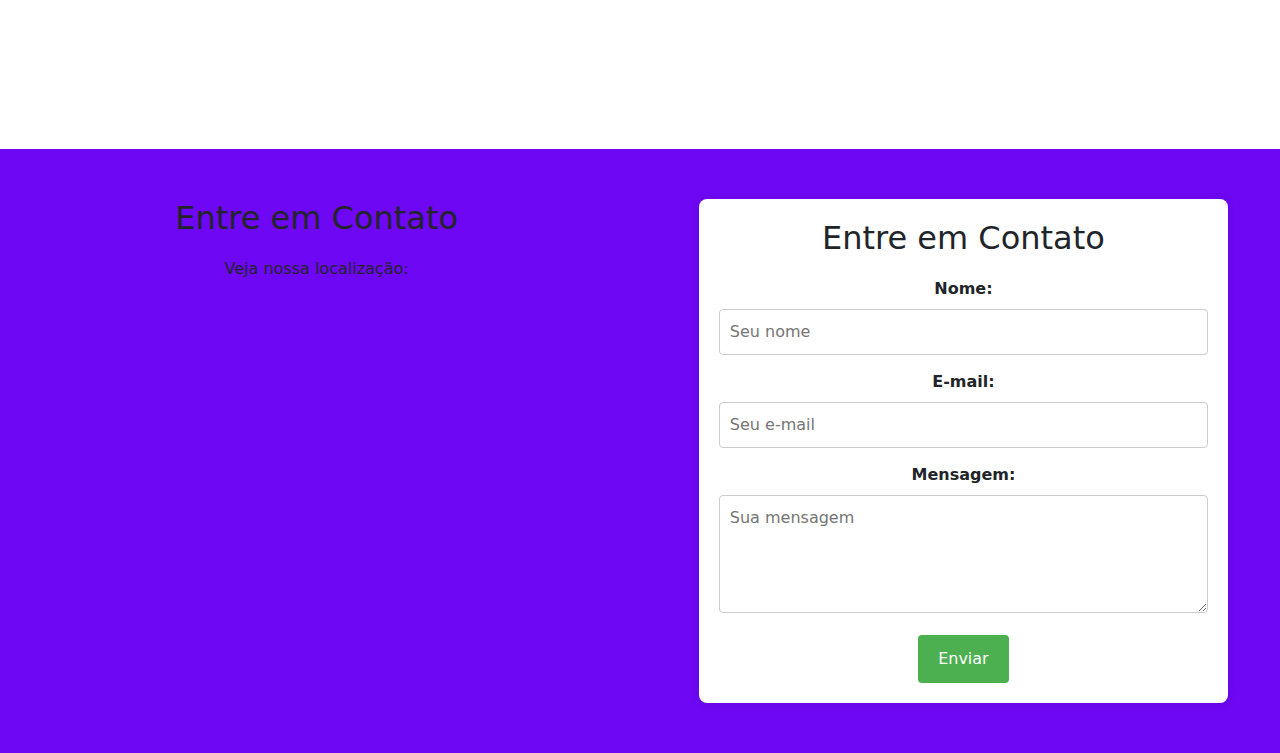
==== commit bfe0a8b4: "Add files via upload" ====
--- a/index.html
+++ b/index.html
@@ -86,42 +86,42 @@
         <div class="secao4-div">
             <!-- Card 1 -->
             <a href="./Pagina-IA/" class="secao4-div-card">
-                <img decoding="async" src="img/cards/IA.jpg" alt="imagem do card 1 html e css">
+                <img src="img/cards/IA.webp" alt="imagem do card 1 html e css">
                 <h3>IA</h3>
                 <p>IA e seu impacto no mundo.</p>
             </a>
 
             <!-- Card 2 -->
             <a href="./Pagina-VisitaTecnica/" class="secao4-div-card">
-                <img decoding="async" src="img/cards/visita.jpg" alt="imagem do card 2 html e css">
+                <img src="img/cards/visita.webp" alt="imagem do card 2 html e css">
                 <h3>Visita técnica</h3>
                 <p>O Funcionamento da Grandes empresas</p>
             </a>
 
             <!-- Card 3 -->
             <a href="./Pagina-MoedasDigitais/" class="secao4-div-card">
-                <img decoding="async" src="img/cards/bitcoin.jpg" alt="imagem do card 3 html e css">
+                <img src="img/cards/bitcoin.webp" alt="imagem do card 3 html e css">
                 <h3>Moedas digitais</h3>
                 <p>Moedas digitais o dinheiro do futuro</p>
             </a>
 
             <!-- Card 1 -->
             <a href="./Pagina-PPC/" class="secao4-div-card">
-                <img decoding="async" src="img/cards/ppc.jpg" alt="imagem do card 1 html e css">
+                <img src="img/cards/ppc.webp" alt="imagem do card 1 html e css">
                 <h3>PPC</h3>
                 <p>Projeto pedagógico</p>
             </a>
 
             <!-- Card 2 -->
             <a href="./Pagina-PrototipacaoInterfaces/" class="secao4-div-card">
-                <img decoding="async" src="img/cards/Figma.jpg" alt="imagem do card 2 html e css">
+                <img src="img/cards/Figma.webp" alt="imagem do card 2 html e css">
                 <h3>Figma e Balsamiq</h3>
                 <p>As ferramentas dos Designers</p>
             </a>
 
             <!-- Card 3 -->
             <a href="./Pagina-LGPD/" class="secao4-div-card">
-                <img decoding="async" src="img/cards/lgpd.jpg" alt="imagem do card 3 html e css">
+                <img src="img/cards/lgpd.webp" alt="imagem do card 3 html e css">
                 <h3>LGPD</h3>
                 <p>Lei Geral de Proteção de Dados Pessoais</p>
             </a>
--- a/style.min.css
+++ b/style.min.css
@@ -0,0 +1 @@
+@import url(https://fonts.cdnfonts.com/css/eurostile-extended);@import url(https://fonts.cdnfonts.com/css/europa-title);.title h1,.title h2{font-family:'Eurostile Extended',sans-serif}.secao4-div,footer,section{text-align:center}.title{margin-bottom:4em}.title h1{font-weight:700;color:#141c3a;margin-top:5%}.title h2{font-size:135%;line-height:230%;color:#545252}section{padding:50px;color:#fff}.section-1{background-color:#fff;padding-bottom:13em}.section-2,footer{background-color:#6e07f3}.section-2{padding-bottom:25em}.section-2 h3{margin-top:1em;font-family:Europa;font-weight:700;margin-bottom:1em}.section-2 p{font-family:Europa;font-size:140%;font-weight:600}.icon-navbar{width:15%}.img-perfil{width:15%;border-radius:100%}.card-work,.secao4-div-card{box-shadow:2px 2px 16px 0 rgba(0,0,0,.1);border-radius:15px;transition:.5s;text-decoration:none;color:inherit;display:flex;overflow:hidden}.img-card{margin:3em;width:5%}.card-work{flex-direction:wrap;align-items:center;margin:100px}.secao4{margin:-15em 0 0;font-family:Helvetica,sans-serif}.secao4-div{display:flex;flex-wrap:wrap;justify-content:center;padding:10px;margin-bottom:10em}.secao4-div-card{flex-direction:column;align-items:center;width:calc(100% / 3 - 100px);margin:10px;background-color:#fff}.secao4-div-card:hover{transform:scale(1.05);z-index:1}.secao4-div-card img{width:100%;height:70%;object-fit:cover}.map-container iframe,.parallax::before{position:absolute;top:0;left:0;height:100%;width:100%}.secao4-div-card h3,.secao4-div-card p{margin:5px 0;padding:5px 10px}.row{display:flex;justify-content:center;align-items:center}.row a{display:flex;justify-content:center;align-items:center;color:#414450}.row a:hover{color:#6e07f3}.card{border-radius:5px;box-shadow:7px 7px 13px 0 rgba(50,50,50,.22);padding:30px;margin:20px;width:400px;transition:.3s ease-out}.card:hover{transform:translateY(-5px);cursor:pointer}.card p{color:#a3a5ae;font-size:16px}.image{float:left;max-width:64px;max-height:64px}.purple{border-left:4px solid #6e07f3}.parallax{background-image:url('img/paralax.jpeg');min-height:100vh;background-attachment:fixed;background-position:center;background-repeat:no-repeat;background-size:cover;padding-bottom:3em;position:relative;overflow:hidden}.parallax::before{content:'';background-color:rgba(0,0,0,.714)}.parallax-content{position:relative;z-index:1;color:#fff}footer{padding:50px 0}.container{max-width:1200px;margin:0 auto;display:flex;justify-content:space-between;align-items:flex-start}.contact-info{width:45%}.contact-form h2,.contact-info h2{margin-bottom:20px}.map-container{position:relative;overflow:hidden;padding-top:56.25%}.contact-form{width:45%;background-color:#fff;padding:20px;border-radius:8px;box-shadow:0 0 10px rgba(0,0,0,.1)}.contact-form label{display:block;margin-bottom:8px;font-weight:700}.contact-form input[type=email],.contact-form input[type=text],.contact-form textarea{width:100%;padding:10px;margin-bottom:15px;border:1px solid #ccc;border-radius:4px}.contact-form textarea{resize:vertical}.contact-form button{background-color:#4caf50;color:#fff;padding:12px 20px;border:none;border-radius:4px;cursor:pointer;transition:background-color .3s}.contact-form button:hover{background-color:#45a049}@media (max-width:768px){.img-perfil{width:30%}.contact-form,.contact-info,.secao4-div-card{width:100%}.container{flex-direction:column}.map-container{padding-top:75%}}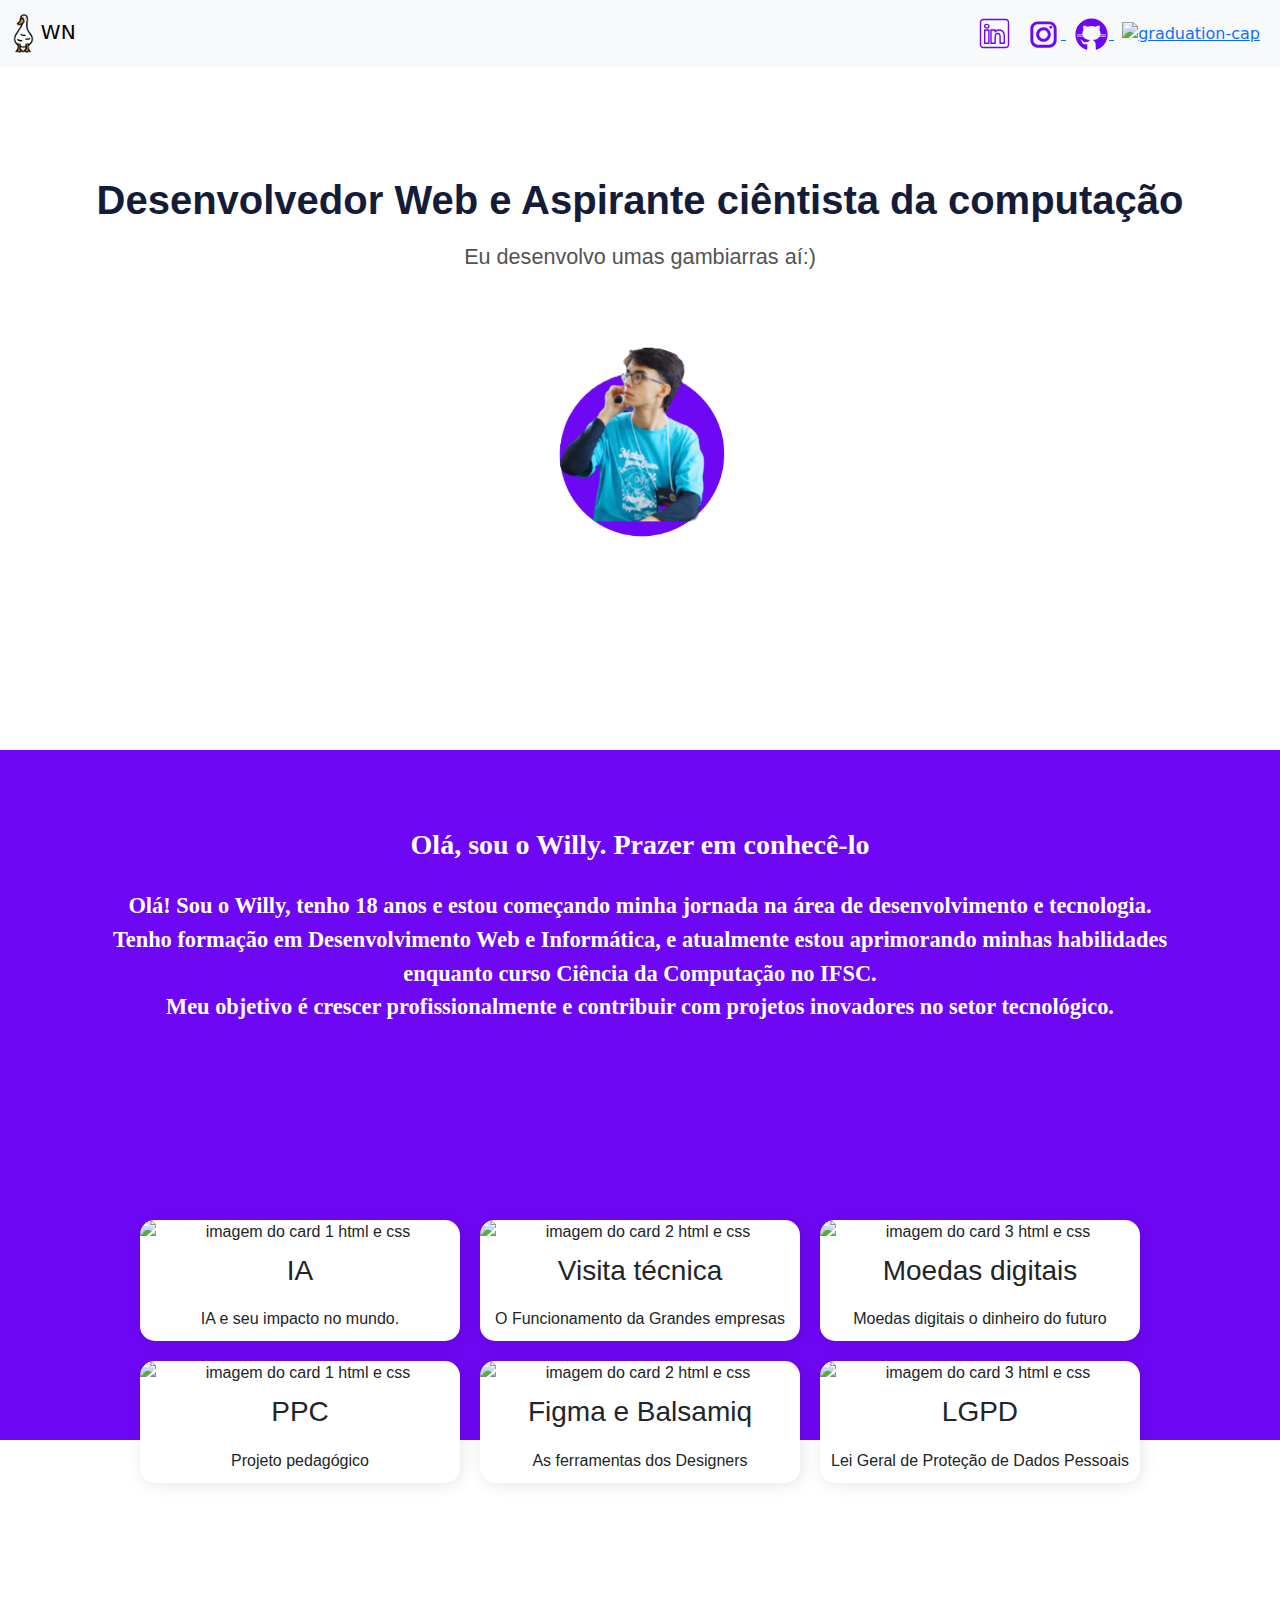
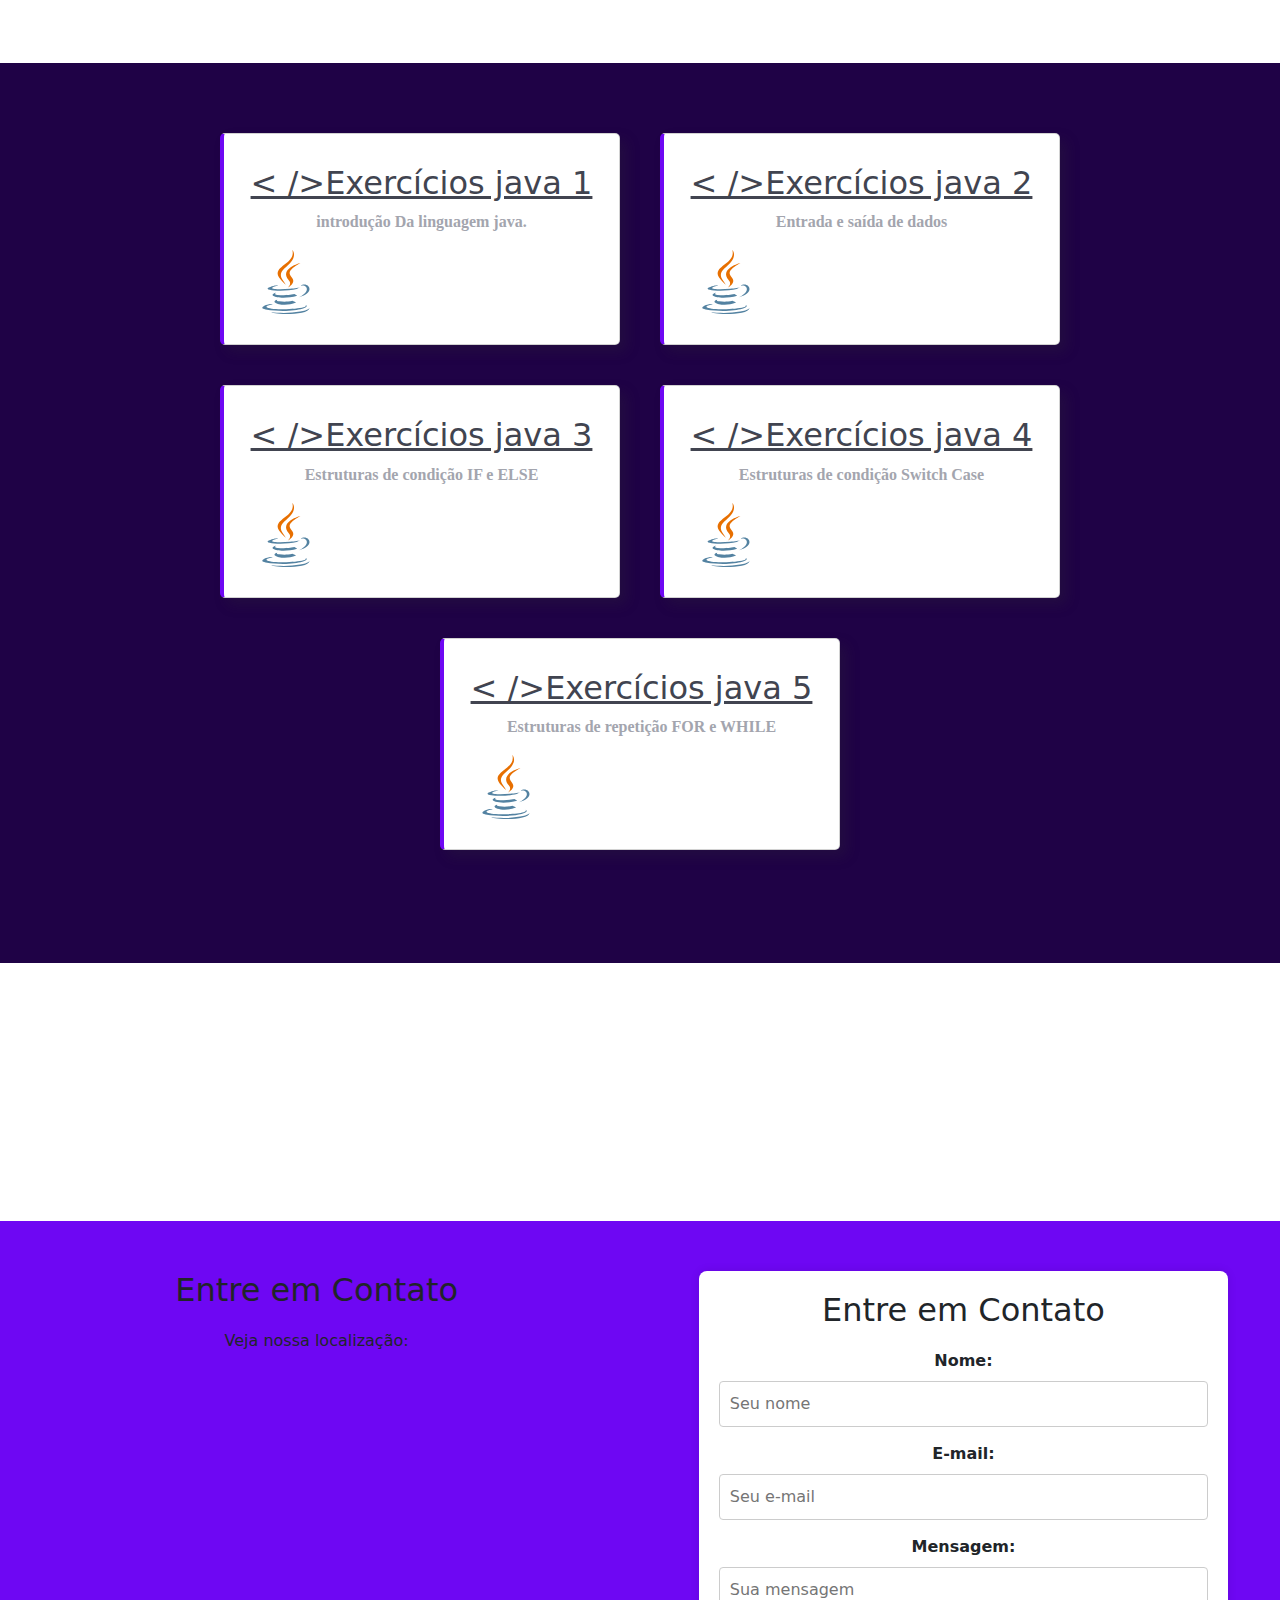
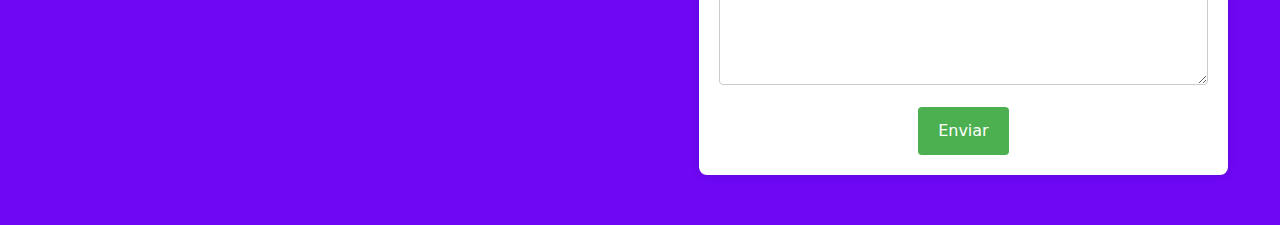
==== commit 065e0796: "Add files via upload" ====
--- a/index.html
+++ b/index.html
@@ -86,42 +86,42 @@
         <div class="secao4-div">
             <!-- Card 1 -->
             <a href="./Pagina-IA/" class="secao4-div-card">
-                <img src="img/cards/IA.webp" alt="imagem do card 1 html e css">
+                <img src="img/cards/IA-print.png" alt="imagem do card 1 html e css">
                 <h3>IA</h3>
                 <p>IA e seu impacto no mundo.</p>
             </a>
 
             <!-- Card 2 -->
             <a href="./Pagina-VisitaTecnica/" class="secao4-div-card">
-                <img src="img/cards/visita.webp" alt="imagem do card 2 html e css">
+                <img src="img/cards/visita-print.png" alt="imagem do card 2 html e css">
                 <h3>Visita técnica</h3>
                 <p>O Funcionamento da Grandes empresas</p>
             </a>
 
             <!-- Card 3 -->
             <a href="./Pagina-MoedasDigitais/" class="secao4-div-card">
-                <img src="img/cards/bitcoin.webp" alt="imagem do card 3 html e css">
+                <img src="img/cards/bitcoin-print.png" alt="imagem do card 3 html e css">
                 <h3>Moedas digitais</h3>
                 <p>Moedas digitais o dinheiro do futuro</p>
             </a>
 
             <!-- Card 1 -->
             <a href="./Pagina-PPC/" class="secao4-div-card">
-                <img src="img/cards/ppc.webp" alt="imagem do card 1 html e css">
+                <img src="img/cards/ppc-print.png" alt="imagem do card 1 html e css">
                 <h3>PPC</h3>
                 <p>Projeto pedagógico</p>
             </a>
 
             <!-- Card 2 -->
             <a href="./Pagina-PrototipacaoInterfaces/" class="secao4-div-card">
-                <img src="img/cards/Figma.webp" alt="imagem do card 2 html e css">
+                <img src="img/cards/figma-print.png" alt="imagem do card 2 html e css">
                 <h3>Figma e Balsamiq</h3>
                 <p>As ferramentas dos Designers</p>
             </a>
 
             <!-- Card 3 -->
             <a href="./Pagina-LGPD/" class="secao4-div-card">
-                <img src="img/cards/lgpd.webp" alt="imagem do card 3 html e css">
+                <img src="img/cards/lgpd-print.png" alt="imagem do card 3 html e css">
                 <h3>LGPD</h3>
                 <p>Lei Geral de Proteção de Dados Pessoais</p>
             </a>
@@ -182,7 +182,7 @@
             <div class="card purple">
 
                 <h2>
-                    <a href="./Pagina-Lista1/" class="row">
+                    <a href="./Pagina-Lista5/" class="row">
                         < />Exercícios java 5
                     </a>
                 </h2>
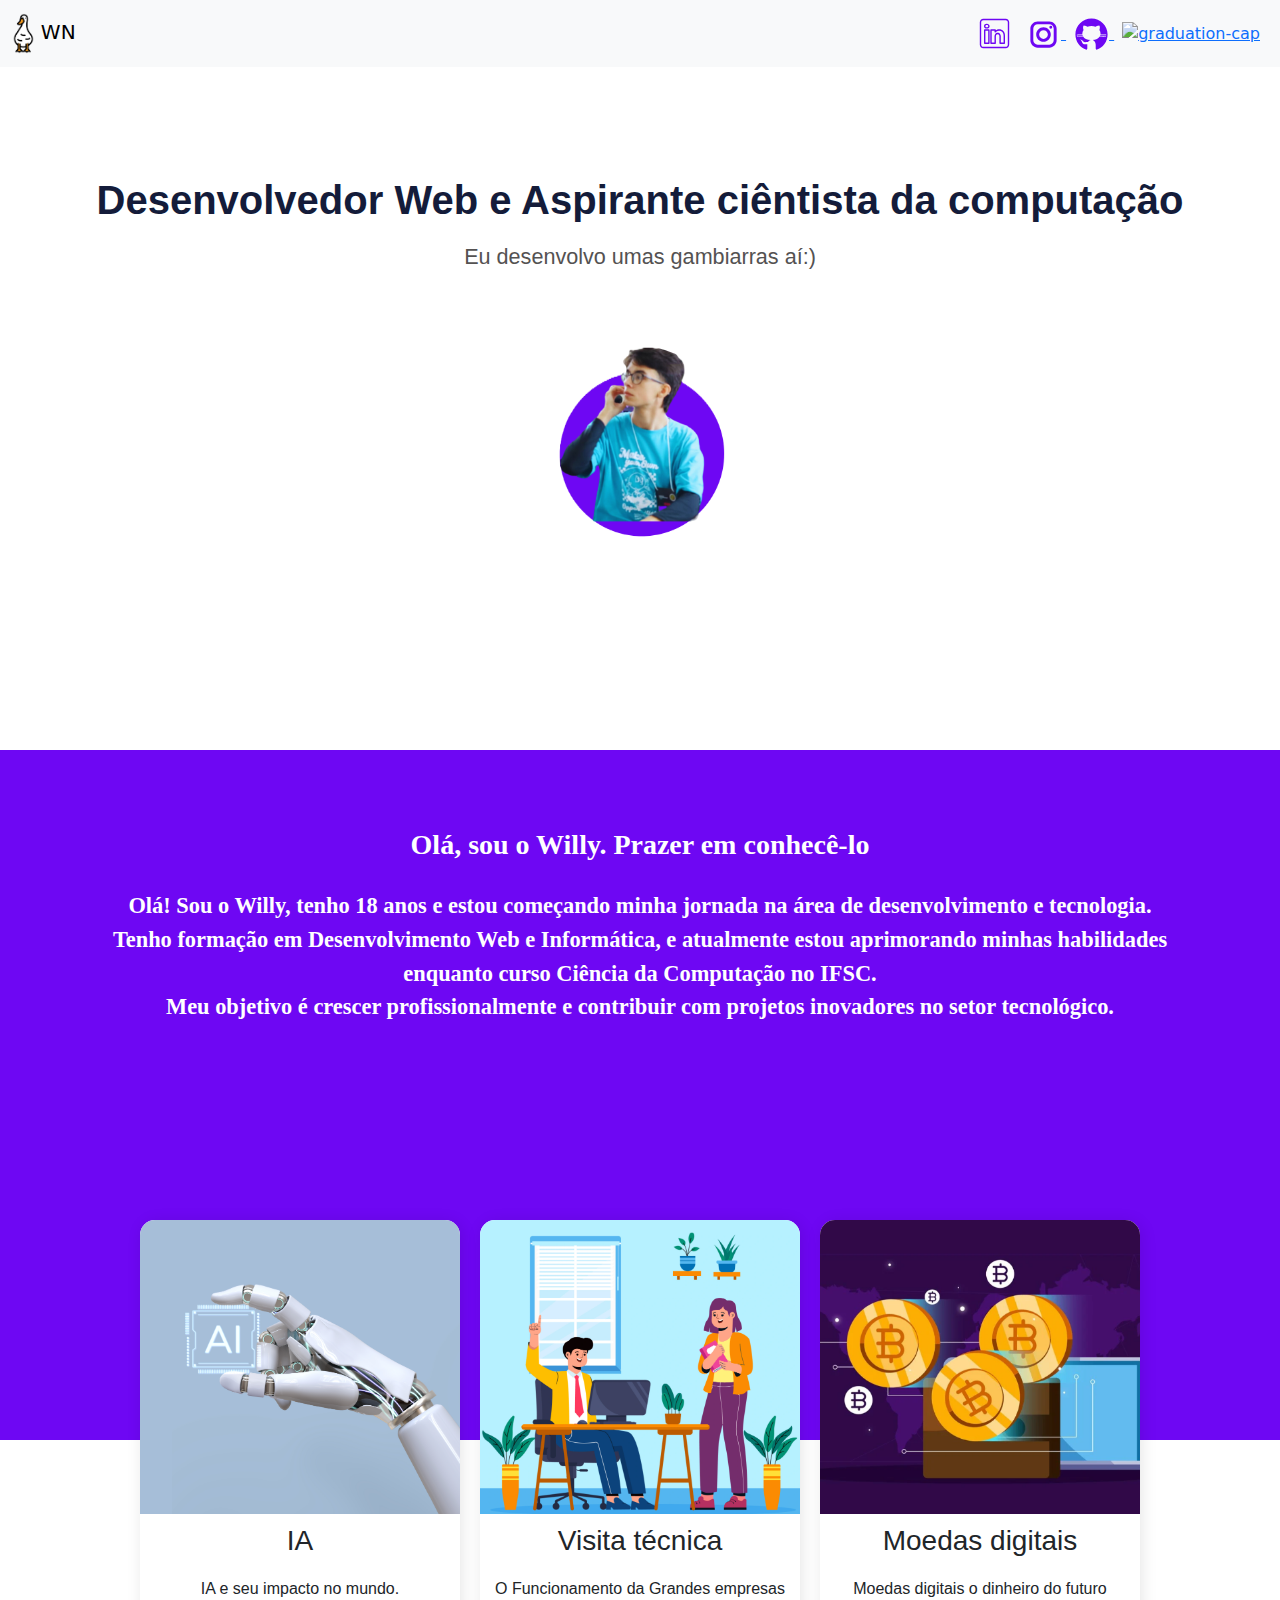
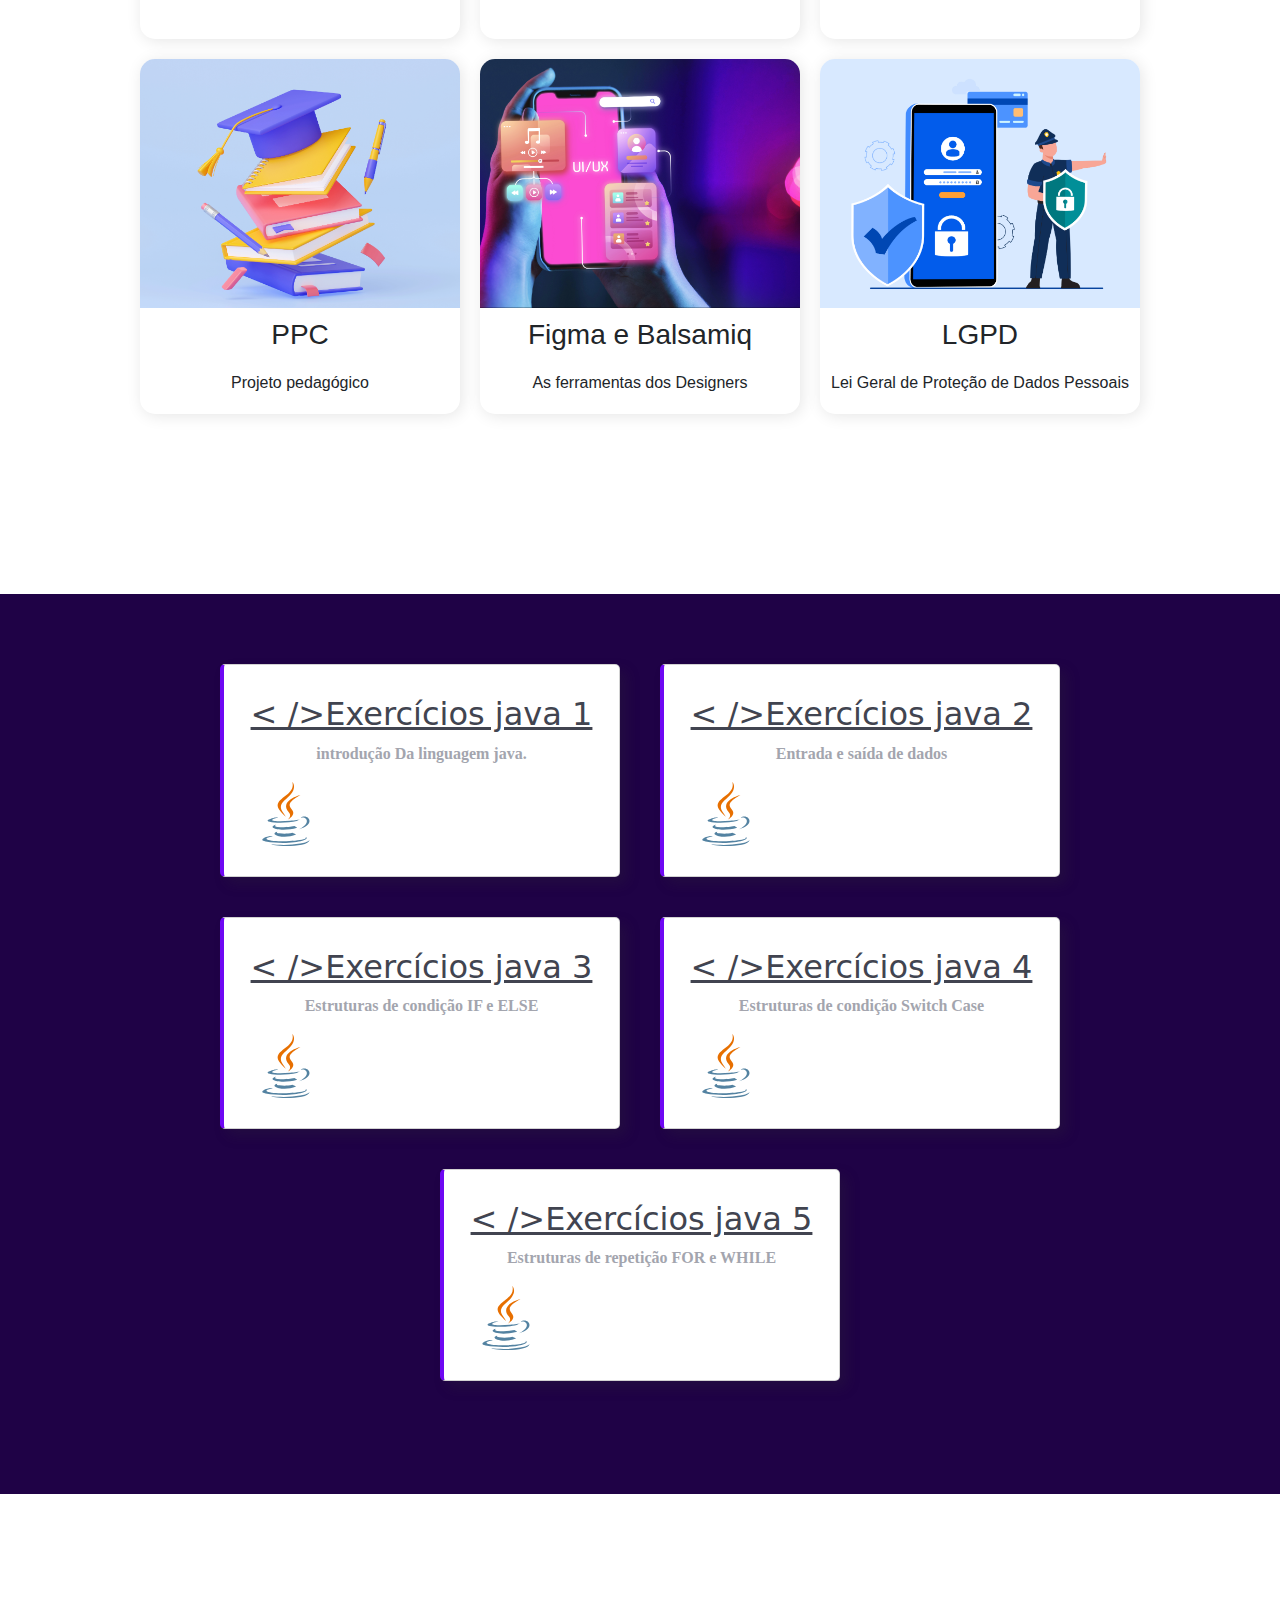
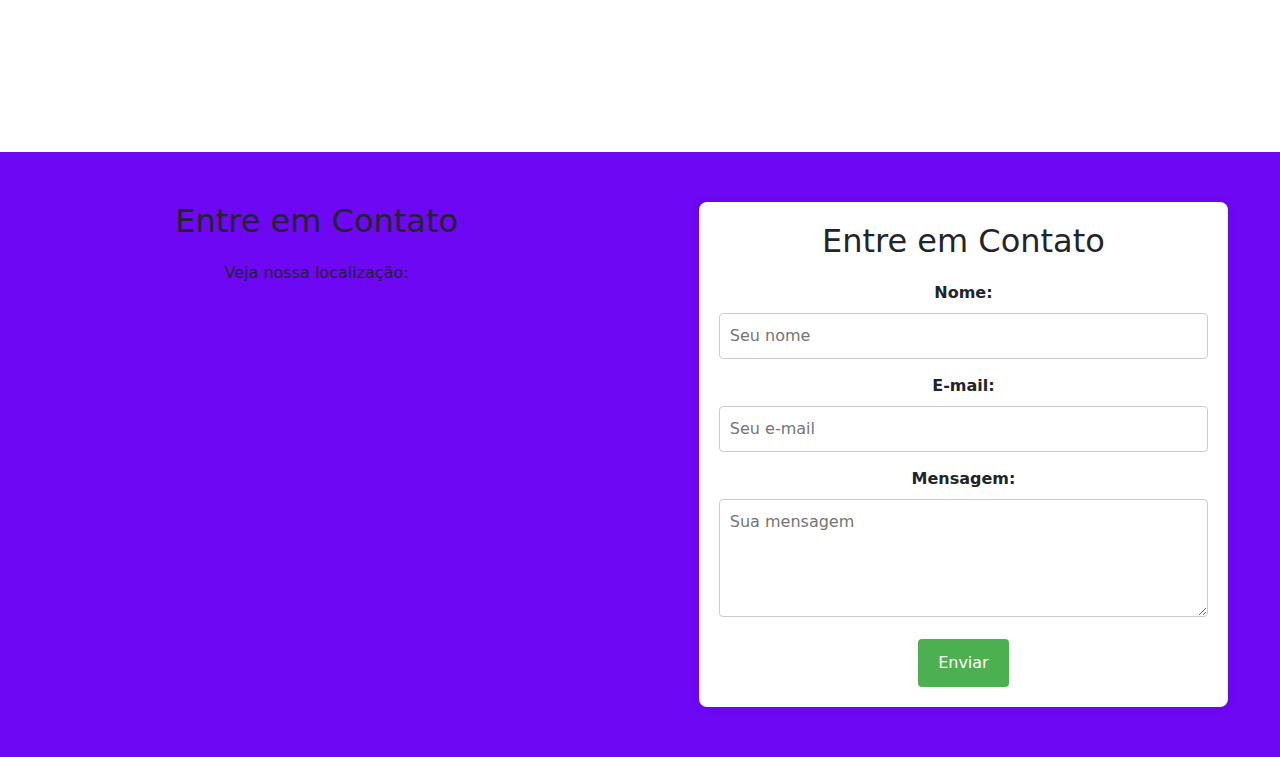
==== commit a80f44b2: "Update index.html" ====
--- a/index.html
+++ b/index.html
@@ -52,7 +52,7 @@
                         </path>
                     </svg>
                 </a>
-                <a class="me-2" href="Pagina-IA/">
+                <a class="me-2" href="https://willy-nelson2.github.io/BCC/">
                     <img width="45" height="45" src="https://img.icons8.com/metro/52/6e07f3/graduation-cap.png"
                         alt="graduation-cap" />
                 </a>
@@ -232,4 +232,4 @@
     </div>
 </body>
 
-</html>+</html>
